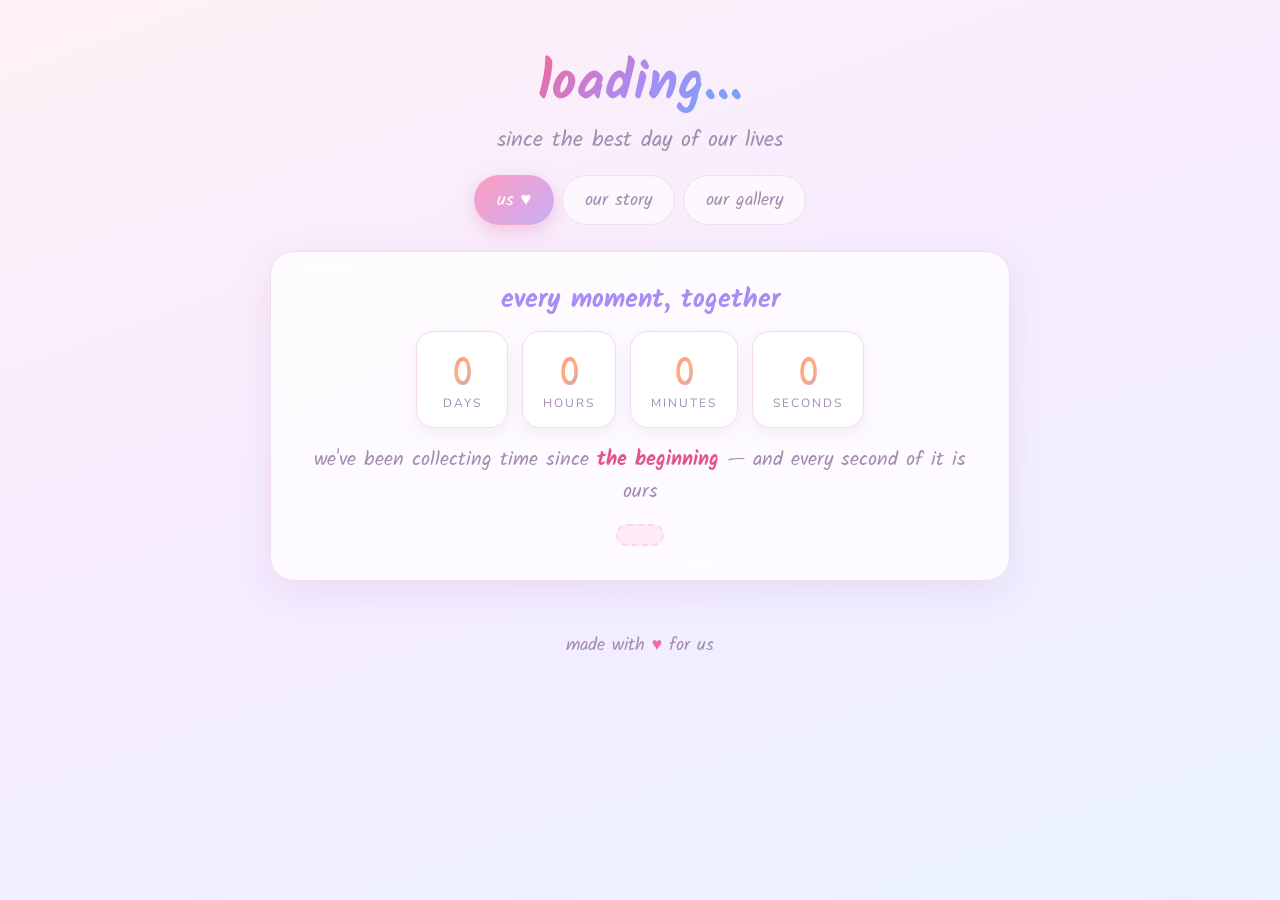
==== index.html @ 7d4bb4e1 "add upload stall detector and diagnostics" ====
<!DOCTYPE html>
<html lang="en">
<head>
<meta charset="UTF-8">
<meta name="viewport" content="width=device-width, initial-scale=1.0">
<title>Our Love Story</title>
<link rel="preconnect" href="https://fonts.googleapis.com">
<link rel="preconnect" href="https://fonts.gstatic.com" crossorigin>
<link href="https://fonts.googleapis.com/css2?family=Kalam:wght@400;700&family=Nunito:wght@300;400;600;700&family=Patrick+Hand&display=swap" rel="stylesheet">
<style>
*, *::before, *::after { margin: 0; padding: 0; box-sizing: border-box; }

:root {
  --rose: #f2699d;
  --rose-deep: #e2558a;
  --rose-soft: #ffd6e5;
  --lav: #a98cf5;
  --lav-soft: #e2daee;
  --sky: #6ea8f8;
  --peach: #ffb27a;
  --ink: #5c3f63;
  --muted: #a48bb0;
  --card: rgba(255,255,255,0.78);
  --card-border: #f3dbe9;
  --shadow: 0 10px 34px rgba(178,127,190,0.16);
}

html { scroll-behavior: smooth; }

body {
  font-family: 'Nunito', sans-serif;
  background: linear-gradient(160deg, #fff1f6 0%, #f6ecff 45%, #e9f2ff 100%);
  background-attachment: fixed;
  color: var(--ink);
  min-height: 100vh;
  overflow-x: hidden;
}

h1, h2, h3, .handwritten { font-family: 'Kalam', cursive; }

/* ── Floating cute sparkles ── */
.particles { position: fixed; inset: 0; pointer-events: none; z-index: 0; overflow: hidden; }
.particle {
  position: absolute;
  animation: floatUp linear infinite;
  opacity: 0;
  font-size: 20px;
}
@keyframes floatUp {
  0%   { transform: translateY(100vh) rotate(0deg) scale(0.5); opacity: 0; }
  10%  { opacity: 0.8; }
  90%  { opacity: 0.8; }
  100% { transform: translateY(-10vh) rotate(360deg) scale(1.2); opacity: 0; }
}

/* ── Container ── */
.container {
  max-width: 780px;
  margin: 0 auto;
  padding: 20px;
  position: relative;
  z-index: 1;
}

/* ── Header / Names ── */
.header { text-align: center; padding: 34px 0 18px; }
.header h1 {
  font-size: 3.4rem;
  line-height: 1.15;
  background: linear-gradient(135deg, var(--rose), var(--lav), var(--sky));
  -webkit-background-clip: text;
  -webkit-text-fill-color: transparent;
  background-clip: text;
  cursor: pointer;
  transition: transform 0.3s;
  display: inline-block;
}
.header h1:hover { transform: scale(1.03); }
.header .subtitle {
  font-family: 'Kalam', cursive;
  font-size: 1.35rem;
  color: var(--muted);
  margin-top: 6px;
}

/* ── Nav tabs ── */
.nav-tabs {
  display: flex;
  justify-content: center;
  gap: 8px;
  margin-bottom: 26px;
  flex-wrap: wrap;
}
.nav-tab {
  padding: 9px 22px;
  border: 1px solid var(--card-border);
  background: rgba(255,255,255,0.6);
  color: var(--muted);
  border-radius: 30px;
  cursor: pointer;
  font-family: 'Kalam', cursive;
  font-size: 1.15rem;
  transition: all 0.25s;
}
.nav-tab:hover { background: rgba(255,255,255,0.95); color: var(--rose-deep); transform: translateY(-1px); }
.nav-tab.active {
  background: linear-gradient(135deg, #ff9cbf, #c9adf7);
  color: #fff;
  border-color: transparent;
  box-shadow: 0 6px 18px rgba(230,120,170,0.35);
}

/* ── Cards ── */
.section {
  background: var(--card);
  backdrop-filter: blur(14px);
  -webkit-backdrop-filter: blur(14px);
  border: 1px solid var(--card-border);
  border-radius: 24px;
  padding: 28px;
  margin-bottom: 24px;
  box-shadow: var(--shadow);
  transition: transform 0.2s;
}
.section:hover { transform: translateY(-2px); }
.section-title {
  font-size: 1.9rem;
  margin-bottom: 18px;
  text-align: center;
  color: var(--rose-deep);
}

/* ── Counter / us ── */
.counter-wrap { text-align: center; }
.counter-heading {
  font-size: 1.6rem;
  color: var(--lav);
  margin-bottom: 6px;
}
.counter {
  display: flex;
  justify-content: center;
  gap: 14px;
  flex-wrap: wrap;
  margin-top: 10px;
}
.counter-unit {
  background: #fff;
  border: 1px solid var(--card-border);
  border-radius: 18px;
  padding: 16px 20px;
  min-width: 92px;
  text-align: center;
  box-shadow: 0 6px 16px rgba(178,127,190,0.12);
}
.counter-unit .number {
  font-family: 'Patrick Hand', cursive;
  font-size: 2.7rem;
  line-height: 1;
  background: linear-gradient(135deg, var(--rose), var(--peach), var(--lav));
  -webkit-background-clip: text;
  -webkit-text-fill-color: transparent;
  background-clip: text;
}
.counter-unit .label {
  font-size: 0.75rem;
  color: var(--muted);
  text-transform: uppercase;
  letter-spacing: 2px;
  margin-top: 4px;
}
.counter-sub {
  font-family: 'Kalam', cursive;
  font-size: 1.25rem;
  color: var(--muted);
  margin-top: 16px;
}
.counter-sub b { color: var(--rose-deep); font-weight: 700; }

.milestone {
  margin: 16px auto 0;
  display: inline-block;
  padding: 9px 22px;
  border-radius: 30px;
  border: 2px dashed var(--rose-soft);
  background: rgba(255,224,238,0.6);
  font-family: 'Kalam', cursive;
  font-size: 1.1rem;
  color: var(--rose-deep);
}

/* ── Story toolbar ── */
.toolbar { display: flex; gap: 10px; flex-wrap: wrap; align-items: center; margin-bottom: 18px; }
.toolbar .search {
  flex: 1;
  min-width: 150px;
  background: #fff;
  border: 1px solid var(--card-border);
  border-radius: 30px;
  padding: 9px 16px;
  font-family: 'Nunito', sans-serif;
  font-size: 0.9rem;
  color: var(--ink);
  outline: none;
  transition: border-color 0.2s;
}
.toolbar .search:focus { border-color: var(--rose); }
.chips { display: flex; gap: 6px; }
.chip {
  padding: 8px 16px;
  border: 1px solid var(--card-border);
  background: #fff;
  color: var(--muted);
  border-radius: 30px;
  cursor: pointer;
  font-size: 0.85rem;
  font-weight: 600;
  transition: all 0.2s;
}
.chip.active {
  background: linear-gradient(135deg, #ffd3e3, #e2d9f8);
  color: var(--rose-deep);
  border-color: transparent;
}

/* ── Timeline ── */
.tl-group { margin-bottom: 18px; }
.tl-month {
  width: 100%;
  display: flex;
  align-items: center;
  gap: 10px;
  background: none;
  border: none;
  cursor: pointer;
  padding: 4px 6px 8px;
  font-family: 'Kalam', cursive;
  font-size: 1.4rem;
  font-weight: 700;
  color: var(--rose-deep);
}
.tl-month .chev { transition: transform 0.25s; color: var(--lav); font-size: 1rem; }
.tl-group.collapsed .chev { transform: rotate(-90deg); }
.tl-month .count { font-size: 0.9rem; color: var(--muted); font-family: 'Nunito', sans-serif; font-weight: 600; margin-left: auto; }
.tl-group.collapsed .tl-items { display: none; }

.tl-items { display: flex; flex-direction: column; gap: 10px; }
.tl-item {
  background: linear-gradient(90deg, #fff0f6, #faf2ff);
  border: 1px solid #f6dce9;
  border-left: 4px solid var(--rose-soft);
  border-radius: 18px;
  padding: 13px 18px 13px 12px;
  display: flex;
  gap: 12px;
  position: relative;
}
.tl-item.note-item {
  background: linear-gradient(90deg, #f3efff, #f2f5ff);
  border-color: #e3dcf3;
  border-left-color: var(--lav-soft);
}
.tl-date {
  width: 52px;
  flex-shrink: 0;
  text-align: center;
  padding-top: 2px;
}
.tl-date .day { font-family: 'Patrick Hand', cursive; font-size: 1.7rem; line-height: 1; color: var(--ink); }
.tl-date .mth {
  font-size: 0.62rem;
  text-transform: uppercase;
  letter-spacing: 1.5px;
  color: var(--muted);
}
.tl-body { flex: 1; min-width: 0; }
.tl-tag {
  font-size: 0.68rem;
  text-transform: uppercase;
  letter-spacing: 1.2px;
  color: var(--lav);
  font-weight: 700;
  margin-bottom: 2px;
}
.tl-title {
  font-family: 'Kalam', cursive;
  font-size: 1.35rem;
  color: var(--rose-deep);
  margin-bottom: 2px;
}
.tl-text {
  font-size: 0.92rem;
  color: var(--ink);
  line-height: 1.55;
  white-space: pre-wrap;
  word-break: break-word;
}
.tl-actions {
  position: absolute;
  top: 10px;
  right: 12px;
  display: flex;
  gap: 6px;
  opacity: 0.45;
  transition: opacity 0.2s;
}
.tl-item:hover .tl-actions { opacity: 1; }
.tl-act {
  width: 30px;
  height: 30px;
  border: none;
  border-radius: 50%;
  background: #fff;
  cursor: pointer;
  font-size: 0.9rem;
  box-shadow: 0 3px 10px rgba(178,127,190,0.2);
  transition: transform 0.15s;
}
.tl-act:hover { transform: scale(1.12); }
.tl-act.del { color: #e05262; }

.empty-state {
  text-align: center;
  padding: 34px 10px;
  color: var(--muted);
  font-family: 'Kalam', cursive;
  font-size: 1.3rem;
}

/* ── Gallery ── */
.upload-box {
  border: 2px dashed #f0b8d4;
  background: rgba(255,247,251,0.7);
  border-radius: 20px;
  padding: 22px 20px;
  text-align: center;
  cursor: pointer;
  margin-bottom: 18px;
  transition: background 0.25s, transform 0.2s;
}
.upload-box:hover { background: rgba(255,231,242,0.9); transform: translateY(-1px); }
.upload-box .big { font-family: 'Kalam', cursive; font-size: 1.25rem; color: var(--rose-deep); }
.upload-box .tiny { font-size: 0.8rem; color: var(--muted); margin-top: 4px; }
.upload-box input[type=file] { display: none; }
.upload-meta { display: flex; gap: 10px; margin-bottom: 12px; }
.upload-meta input {
  flex: 1;
  background: #fff;
  border: 1px solid var(--card-border);
  border-radius: 30px;
  padding: 9px 16px;
  font-family: 'Kalam', cursive;
  font-size: 1rem;
  color: var(--ink);
  outline: none;
}
.upload-meta input:focus { border-color: var(--rose); }
.upload-meta button {
  border: none;
  border-radius: 30px;
  padding: 9px 24px;
  font-family: 'Nunito', sans-serif;
  font-size: 0.9rem;
  font-weight: 700;
  color: #fff;
  background: linear-gradient(135deg, var(--rose), var(--lav));
  cursor: pointer;
  transition: transform 0.2s;
}
.upload-meta button:hover { transform: scale(1.04); }
.upload-meta button:disabled { opacity: 0.5; cursor: default; transform: none; }
.progress-wrap { display: none; margin-bottom: 16px; }
.progress-wrap.show { display: block; }
.progress-bar {
  height: 10px;
  border-radius: 10px;
  background: #f2e2ef;
  overflow: hidden;
}
.progress-fill {
  height: 100%;
  width: 0%;
  border-radius: 10px;
  background: linear-gradient(90deg, var(--rose), var(--lav), var(--sky));
  transition: width 0.2s;
}
.progress-label { font-size: 0.78rem; color: var(--muted); margin-top: 5px; text-align: center; }
.auth-hint {
  border: 1px solid #eed292;
  background: rgba(255,246,224,0.8);
  border-radius: 16px;
  padding: 14px 18px;
  margin-bottom: 16px;
  font-size: 0.9rem;
  color: #8a6a24;
  line-height: 1.5;
  display: none;
}
.auth-hint.show { display: block; }
.auth-hint button {
  border: none;
  background: linear-gradient(135deg, var(--rose), var(--lav));
  color: #fff;
  border-radius: 20px;
  padding: 6px 16px;
  cursor: pointer;
  font-weight: 700;
  margin-top: 8px;
}

.gallery-grid {
  display: grid;
  grid-template-columns: repeat(auto-fill, minmax(150px, 1fr));
  gap: 14px;
}
.polaroid {
  background: #fff;
  padding: 9px 9px 12px;
  border-radius: 14px;
  box-shadow: 0 8px 22px rgba(178,127,190,0.2);
  transform: rotate(var(--r, 0deg));
  transition: transform 0.25s, box-shadow 0.25s;
  position: relative;
}
.polaroid:hover { transform: rotate(0deg) scale(1.04); box-shadow: 0 12px 28px rgba(178,127,190,0.3); }
.polaroid img {
  width: 100%;
  height: 130px;
  object-fit: cover;
  border-radius: 8px;
  cursor: pointer;
  display: block;
  background: #f6eef7;
}
.polaroid .cap {
  font-family: 'Kalam', cursive;
  font-size: 1.05rem;
  color: var(--rose-deep);
  text-align: center;
  margin-top: 8px;
  line-height: 1.2;
  word-break: break-word;
}
.polaroid .pdate { font-size: 0.62rem; color: var(--muted); text-align: center; text-transform: uppercase; letter-spacing: 1px; margin-top: 3px; }
.polaroid .pdel {
  position: absolute;
  top: 4px;
  right: 4px;
  width: 26px;
  height: 26px;
  border: none;
  border-radius: 50%;
  background: rgba(255,255,255,0.92);
  color: #e05262;
  cursor: pointer;
  font-size: 0.9rem;
  opacity: 0;
  transition: opacity 0.2s;
  box-shadow: 0 2px 8px rgba(0,0,0,0.15);
}
.polaroid:hover .pdel { opacity: 1; }

/* ── Modals ── */
.modal-overlay {
  display: none;
  position: fixed;
  inset: 0;
  background: rgba(80,40,90,0.4);
  backdrop-filter: blur(5px);
  -webkit-backdrop-filter: blur(5px);
  z-index: 100;
  align-items: center;
  justify-content: center;
  padding: 16px;
}
.modal-overlay.active { display: flex; }
.modal {
  background: #fff;
  border-radius: 24px;
  padding: 28px;
  width: 100%;
  max-width: 460px;
  position: relative;
  animation: modalIn 0.25s ease;
  box-shadow: 0 24px 60px rgba(120,60,130,0.35);
}
@keyframes modalIn {
  from { transform: scale(0.92) translateY(10px); opacity: 0; }
  to { transform: scale(1) translateY(0); opacity: 1; }
}
.modal h3 {
  font-size: 1.6rem;
  color: var(--rose-deep);
  margin-bottom: 14px;
  text-align: center;
}
.modal textarea,
.modal input[type=text],
.modal input[type=date],
.names-form input {
  width: 100%;
  background: #fdf6fa;
  border: 1px solid #f1d6e6;
  border-radius: 14px;
  padding: 11px 14px;
  color: var(--ink);
  font-family: 'Nunito', sans-serif;
  font-size: 0.95rem;
  outline: none;
  transition: border-color 0.2s;
}
.modal textarea { height: 90px; resize: vertical; }
.modal textarea:focus, .modal input:focus, .names-form input:focus { border-color: var(--rose); }
.names-form { display: flex; flex-direction: column; gap: 10px; }
.names-form input { font-family: 'Kalam', cursive; font-size: 1.25rem; text-align: center; }
.names-form input::placeholder, .modal input::placeholder, .modal textarea::placeholder { color: var(--muted); opacity: 0.6; }

.seg {
  display: flex;
  background: #f7e8f2;
  border-radius: 30px;
  padding: 4px;
  margin-bottom: 12px;
  gap: 4px;
}
.seg button {
  flex: 1;
  border: none;
  background: transparent;
  border-radius: 26px;
  padding: 8px 10px;
  font-family: 'Kalam', cursive;
  font-size: 1rem;
  color: var(--muted);
  cursor: pointer;
  transition: all 0.2s;
}
.seg button.active {
  background: #fff;
  color: var(--rose-deep);
  font-weight: 700;
  box-shadow: 0 3px 10px rgba(178,127,190,0.18);
}
.form-field { margin-bottom: 12px; }
.form-field label {
  display: block;
  font-size: 0.75rem;
  color: var(--muted);
  text-transform: uppercase;
  letter-spacing: 1.4px;
  margin-bottom: 6px;
  font-weight: 700;
}
.modal-actions { display: flex; gap: 10px; margin-top: 16px; justify-content: flex-end; }
.btn {
  padding: 9px 22px;
  border: none;
  border-radius: 30px;
  font-family: 'Nunito', sans-serif;
  font-size: 0.9rem;
  font-weight: 700;
  cursor: pointer;
  transition: transform 0.2s, background 0.2s;
}
.btn:hover { transform: scale(1.05); }
.btn-primary { background: linear-gradient(135deg, var(--rose), var(--lav)); color: #fff; box-shadow: 0 6px 16px rgba(230,120,170,0.35); }
.btn-danger { background: #fde7ea; color: #e05262; border: 1px solid #f6c7cf; }
.btn-ghost { background: #f5e9f3; color: var(--muted); }

/* ── Lightbox ── */
.lightbox-img { max-width: 92vw; max-height: 78vh; border-radius: 16px; box-shadow: 0 20px 50px rgba(0,0,0,0.4); }
.lightbox-cap { font-family: 'Kalam', cursive; font-size: 1.3rem; color: #fff; text-align: center; margin-top: 12px; text-shadow: 0 2px 8px rgba(0,0,0,0.4); }

/* ── Footer ── */
.footer {
  text-align: center;
  padding: 26px 0 20px;
  color: var(--muted);
  font-family: 'Kalam', cursive;
  font-size: 1.1rem;
}
.footer .heart { color: var(--rose); animation: heartbeat 1.2s infinite; display: inline-block; }
@keyframes heartbeat {
  0%, 100% { transform: scale(1); }
  15% { transform: scale(1.25); }
  30% { transform: scale(1); }
  45% { transform: scale(1.15); }
}

.panel { display: none; }
.panel.active { display: block; }

@media (max-width: 600px) {
  .container { padding: 12px; }
  .section { padding: 20px; }
  .header h1 { font-size: 2.4rem; }
  .counter-unit { min-width: 68px; padding: 12px 14px; }
  .counter-unit .number { font-size: 2rem; }
  .slide-w { margin: 0; }
}
</style>
<script src="https://www.gstatic.com/firebasejs/12.17.1/firebase-app-compat.js"></script>
<script src="https://www.gstatic.com/firebasejs/12.17.1/firebase-auth-compat.js"></script>
<script src="https://www.gstatic.com/firebasejs/12.17.1/firebase-database-compat.js"></script>
<script src="https://www.gstatic.com/firebasejs/12.17.1/firebase-storage-compat.js"></script>
<script>
  firebase.initializeApp({
    apiKey: "AIzaSyAaVrYJDMnO4-WKp58Ktxr9rcZzheSrdRU",
    authDomain: "our-love-story-77ff9.firebaseapp.com",
    projectId: "our-love-story-77ff9",
    storageBucket: "our-love-story-77ff9.firebasestorage.app",
    messagingSenderId: "1084409466348",
    appId: "1:1084409466348:web:85c60955717ea95b7d84c9",
    databaseURL: "https://our-love-story-77ff9-default-rtdb.firebaseio.com"
  });
</script>
</head>
<body>

<div class="particles" id="particles"></div>

<div class="container">

  <div class="header">
    <h1 id="namesDisplay" onclick="openNamesModal()" title="click to edit names">loading...</h1>
    <div class="subtitle">since the best day of our lives</div>
  </div>

  <div class="nav-tabs">
    <div class="nav-tab active" data-panel="us">us &hearts;</div>
    <div class="nav-tab" data-panel="story">our story</div>
    <div class="nav-tab" data-panel="gallery">our gallery</div>
  </div>

  <div class="panel active" id="panel-us">
    <div class="section">
      <div class="counter-wrap">
        <h3 class="counter-heading">every moment, together</h3>
        <div class="counter">
          <div class="counter-unit"><div class="number" id="c-days">0</div><div class="label">days</div></div>
          <div class="counter-unit"><div class="number" id="c-hours">0</div><div class="label">hours</div></div>
          <div class="counter-unit"><div class="number" id="c-mins">0</div><div class="label">minutes</div></div>
          <div class="counter-unit"><div class="number" id="c-secs">0</div><div class="label">seconds</div></div>
        </div>
        <div class="counter-sub">we've been collecting time since <b id="startDateLabel">the beginning</b> &mdash; and every second of it is ours</div>
        <div class="milestone" id="milestone"></div>
      </div>
    </div>
  </div>

  <div class="panel" id="panel-story">
    <div class="section">
      <div class="section-title">our story</div>
      <div class="toolbar">
        <input type="text" class="search" id="storySearch" placeholder="search our story...">
        <div class="chips">
          <button class="chip active" data-f="all">all</button>
          <button class="chip" data-f="memories">memories</button>
          <button class="chip" data-f="notes">notes</button>
        </div>
      </div>
      <button class="btn btn-primary" onclick="openStoryModal('memory')" style="margin-bottom:16px">+ add to our story</button>
      <div id="timeline"></div>
    </div>
  </div>

  <div class="panel" id="panel-gallery">
    <div class="section">
      <div class="section-title">our gallery</div>
      <div class="auth-hint" id="authHint"></div>
      <div class="upload-box" id="uploadBox">
        <div class="big">tap to pick some photos &hearts;</div>
        <div class="tiny">jpegs, pngs, gifs anywhere on your phone</div>
        <input type="file" id="photoInput" accept="image/*" multiple>
      </div>
      <div class="upload-meta">
        <input type="text" id="photoCaption" placeholder="add a little caption...">
        <button id="uploadBtn" onclick="startUpload()">save to gallery</button>
      </div>
      <div class="progress-wrap" id="progressWrap">
        <div class="progress-bar"><div class="progress-fill" id="progressFill"></div></div>
        <div class="progress-label" id="progressLabel"></div>
      </div>
      <div class="gallery-grid" id="galleryGrid"></div>
      <div class="empty-state" id="galleryEmpty">waiting for our first photo together...</div>
    </div>
  </div>

  <div class="footer">
    made with <span class="heart">&hearts;</span> for us
  </div>

</div>

<div class="modal-overlay" id="storyModal">
  <div class="modal">
    <h3 id="storyModalTitle">add to our story</h3>
    <div class="seg" id="storySeg">
      <button data-kind="memory" class="active" onclick="setStoryKind('memory')">a memory</button>
      <button data-kind="note" onclick="setStoryKind('note')">a little note</button>
    </div>
    <div class="form-field" id="titleField">
      <label>title</label>
      <input type="text" id="storyTitle" maxlength="80" placeholder="what should we call it?">
    </div>
    <div class="form-field">
      <label id="storyBodyLabel">what happened?</label>
      <textarea id="storyText" placeholder="write something sweet..."></textarea>
    </div>
    <div class="form-field">
      <label>when?</label>
      <input type="date" id="storyDate">
    </div>
    <div class="modal-actions">
      <button class="btn btn-danger" id="storyDeleteBtn" onclick="deleteStoryEntry()" style="display:none">delete</button>
      <div style="flex:1"></div>
      <button class="btn btn-ghost" onclick="closeStoryModal()">cancel</button>
      <button class="btn btn-primary" onclick="saveStory()">save</button>
    </div>
  </div>
</div>

<div class="modal-overlay" id="namesModal">
  <div class="modal">
    <h3>our names</h3>
    <div class="names-form">
      <input type="text" id="name1Input" placeholder="name 1" maxlength="20">
      <input type="text" id="name2Input" placeholder="name 2" maxlength="20">
    </div>
    <div class="modal-actions">
      <div style="flex:1"></div>
      <button class="btn btn-ghost" onclick="closeNamesModal()">cancel</button>
      <button class="btn btn-primary" onclick="saveNames()">save</button>
    </div>
  </div>
</div>

<div class="modal-overlay" id="lightboxModal">
  <div class="modal" style="background:none;box-shadow:none;padding:0;max-width:92vw;text-align:center">
    <img class="lightbox-img" id="lightboxImg" src="" alt="">
    <div class="lightbox-cap" id="lightboxCap"></div>
  </div>
</div>

<script>
(function() {
  'use strict';

  var db = firebase.database();
  var ROOT = 'love-story';
  var START_DATE = new Date('2026-08-14T06:10:00');
  var MONTHS = ['January','February','March','April','May','June','July','August','September','October','November','December'];
  var MONTHS_SHORT = ['jan','feb','mar','apr','may','jun','jul','aug','sep','oct','nov','dec'];

  function pad(n) { return String(n).padStart(2, '0'); }
  function todayKey() { var d = new Date(); return d.getFullYear() + '-' + pad(d.getMonth()+1) + '-' + pad(d.getDate()); }
  function escHtml(s) {
    var d = document.createElement('div');
    d.textContent = s;
    return d.innerHTML;
  }
  function fmtLong(y, m, d) { return MONTHS[m] + ' ' + d + ', ' + y; }

  /* ── Names ── */
  var names = { name1: 'you', name2: 'your person' };
  function updateNamesDisplay() {
    document.getElementById('namesDisplay').textContent = names.name1 + ' & ' + names.name2;
  }
  db.ref(ROOT + '/names').on('value', function(snap) {
    if (snap.val()) names = snap.val();
    updateNamesDisplay();
  });

  window.openNamesModal = function() {
    document.getElementById('name1Input').value = names.name1;
    document.getElementById('name2Input').value = names.name2;
    document.getElementById('namesModal').classList.add('active');
  };
  window.closeNamesModal = function() {
    document.getElementById('namesModal').classList.remove('active');
  };
  window.saveNames = function() {
    var n1 = document.getElementById('name1Input').value.trim() || 'you';
    var n2 = document.getElementById('name2Input').value.trim() || 'your person';
    names = { name1: n1, name2: n2 };
    db.ref(ROOT + '/names').set(names);
    closeNamesModal();
  };

  /* ── Counter ── */
  function updateCounter() {
    var now = new Date();
    var diff = now - START_DATE;
    if (diff < 0) diff = 0;
    var totalSec = Math.floor(diff / 1000);
    var days = Math.floor(totalSec / 86400);
    var hours = Math.floor((totalSec % 86400) / 3600);
    var mins = Math.floor((totalSec % 3600) / 60);
    var secs = totalSec % 60;
    document.getElementById('c-days').textContent = days;
    document.getElementById('c-hours').textContent = pad(hours);
    document.getElementById('c-mins').textContent = pad(mins);
    document.getElementById('c-secs').textContent = pad(secs);
  }
  updateCounter();
  setInterval(updateCounter, 1000);
  document.getElementById('startDateLabel').textContent = '14 aug 2026';

  function milestoneText() {
    var now = new Date();
    var cursor = new Date(START_DATE);
    var count = 0;
    while (cursor <= now) {
      count++;
      cursor = new Date(START_DATE.getFullYear(), START_DATE.getMonth() + count, START_DATE.getDate());
    }
    var months = count - 1;
    var daysLeft = Math.max(0, Math.ceil((cursor - now) / 86400000));
    if (daysLeft === 0 && months > 0) {
      return 'today is ' + months + ' month' + (months > 1 ? 's' : '') + ' of us &hearts;';
    }
    if (months === 0) return 'psst &mdash; 1 month of us in ' + daysLeft + ' day' + (daysLeft > 1 ? 's' : '');
    return 'psst &mdash; ' + months + ' month' + (months > 1 ? 's' : '') + ' of us in ' + daysLeft + ' day' + (daysLeft > 1 ? 's' : '');
  }
  document.getElementById('milestone').innerHTML = milestoneText();

  /* ── Panels ── */
  window.showPanel = function(id) {
    var panels = document.querySelectorAll('.panel');
    for (var i = 0; i < panels.length; i++) panels[i].classList.remove('active');
    document.getElementById('panel-' + id).classList.add('active');
    var tabs = document.querySelectorAll('.nav-tab');
    for (var j = 0; j < tabs.length; j++) {
      tabs[j].classList.toggle('active', tabs[j].getAttribute('data-panel') === id);
    }
  };
  document.querySelectorAll('.nav-tab').forEach(function(t) {
    t.addEventListener('click', function() { showPanel(t.getAttribute('data-panel')); });
  });

  /* ── Story: data ── */
  var notesCache = {};
  var memoriesCache = [];
  var filterType = 'all';
  var searchQuery = '';
  var collapsed = {};

  db.ref(ROOT + '/notes').on('value', function(snap) {
    notesCache = snap.val() || {};
    renderTimeline();
  });
  db.ref(ROOT + '/memories').on('value', function(snap) {
    var data = snap.val() || {};
    memoriesCache = Object.keys(data).map(function(k) {
      return Object.assign({ id: k }, data[k]);
    });
    renderTimeline();
  });

  function buildItems() {
    var items = [];
    Object.keys(notesCache).forEach(function(k) {
      var text = notesCache[k];
      if (!text) return;
      items.push({ kind: 'note', key: k, text: text });
    });
    memoriesCache.forEach(function(m) {
      var d = new Date(m.date);
      if (isNaN(d.getTime())) return;
      items.push({ kind: 'memory', id: m.id, title: m.title || '', message: m.message || '', d: d });
    });
    return items;
  }

  function renderTimeline() {
    var items = buildItems();
    var groups = {};

    items.forEach(function(it) {
      var y, mo, day;
      if (it.kind === 'note') {
        var parts = it.key.split('-');
        y = parseInt(parts[0], 10);
        mo = parseInt(parts[1], 10) - 1;
        day = parseInt(parts[2], 10);
      } else {
        y = it.d.getFullYear();
        mo = it.d.getMonth();
        day = it.d.getDate();
      }
      var gkey = y + '-' + mo;
      if (!groups[gkey]) groups[gkey] = { y: y, mo: mo, items: [] };
      groups[gkey].items.push({ it: it, day: day });
    });

    var gkeys = Object.keys(groups).sort(function(a, b) {
      var ka = a.split('-'); var kb = b.split('-');
      return (parseInt(kb[0],10) - parseInt(ka[0],10)) || (parseInt(kb[1],10) - parseInt(ka[1],10));
    });

    var now = new Date();
    var nowIndex = now.getFullYear() * 12 + now.getMonth();

    var el = document.getElementById('timeline');
    el.innerHTML = '';

    var totalShown = 0;
    gkeys.forEach(function(gkey) {
      var g = groups[gkey];

      var kept = [];
      for (var i = 0; i < g.items.length; i++) {
        var entry = g.items[i];
        if (filterType === 'notes' && entry.it.kind !== 'note') continue;
        if (filterType === 'memories' && entry.it.kind !== 'memory') continue;
        if (searchQuery) {
          var hay = entry.it.kind === 'note'
            ? entry.it.text
            : (entry.it.title + ' ' + entry.it.message);
          if (hay.toLowerCase().indexOf(searchQuery) === -1) continue;
        }
        kept.push(entry);
      }
      if (!kept.length) return;
      totalShown += kept.length;

      var gkeyIndex = parseInt(g.y, 10) * 12 + g.mo;
      var isCollapsed = collapsed[gkey] === true;
      if (collapsed[gkey] === undefined) {
        isCollapsed = gkeyIndex < nowIndex - 1;
        collapsed[gkey] = isCollapsed;
      }

      var group = document.createElement('div');
      group.className = 'tl-group' + (isCollapsed ? ' collapsed' : '');
      group.setAttribute('data-gkey', gkey);

      var head = document.createElement('button');
      head.className = 'tl-month';
      head.innerHTML = '<span class="chev">&#9660;</span> ' + MONTHS[g.mo] + ' <span class="y">' + g.y + '</span>' +
        '<span class="count">' + kept.length + ' ' + (kept.length === 1 ? 'entry' : 'entries') + '</span>';
      head.addEventListener('click', function() {
        var k = group.getAttribute('data-gkey');
        collapsed[k] = !collapsed[k];
        group.classList.toggle('collapsed', collapsed[k]);
      });

      var itemsWrap = document.createElement('div');
      itemsWrap.className = 'tl-items';

      kept.sort(function(a, b) { return b.day - a.day; });
      kept.forEach(function(entry) {
        itemsWrap.appendChild(renderEntry(entry.it, entry.day, g.y, g.mo));
      });

      group.appendChild(head);
      group.appendChild(itemsWrap);
      el.appendChild(group);
    });

    if (totalShown === 0) {
      var empty = document.createElement('div');
      empty.className = 'empty-state';
      empty.textContent = items.length === 0
        ? 'our story is waiting for its first page. add the first chapter &hearts;'
        : 'nothing tucked in here... try a different search &star;';
      el.appendChild(empty);
    }
  }

  function renderEntry(it, day, y, mo) {
    var item = document.createElement('div');
    item.className = 'tl-item' + (it.kind === 'note' ? ' note-item' : '');
    item.setAttribute('data-kind', it.kind);
    item.setAttribute('data-id', it.kind === 'note' ? it.key : (it.id || ''));

    var actions = document.createElement('div');
    actions.className = 'tl-actions';
    var editBtn = document.createElement('button');
    editBtn.className = 'tl-act edit';
    editBtn.textContent = '\u270F\uFE0F';
    editBtn.title = 'edit';
    var delBtn = document.createElement('button');
    delBtn.className = 'tl-act del';
    delBtn.textContent = '\uD83D\uDDD1\uFE0F';
    delBtn.title = 'delete';
    actions.appendChild(editBtn);
    actions.appendChild(delBtn);

    var body = document.createElement('div');
    body.className = 'tl-body';
    var tag;
    if (it.kind === 'note') {
      tag = document.createElement('div');
      tag.className = 'tl-tag';
      tag.textContent = 'a little note \uD83D\uDC8C';
      body.appendChild(tag);
      var txt = document.createElement('div');
      txt.className = 'tl-text';
      txt.textContent = it.text;
      body.appendChild(txt);
    } else {
      tag = document.createElement('div');
      tag.className = 'tl-tag';
      tag.textContent = 'a memory \uD83E\uDDE1';
      body.appendChild(tag);
      if (it.title) {
        var titleEl = document.createElement('div');
        titleEl.className = 'tl-title';
        titleEl.textContent = it.title;
        body.appendChild(titleEl);
      }
      var mtxt = document.createElement('div');
      mtxt.className = 'tl-text';
      mtxt.textContent = it.message;
      body.appendChild(mtxt);
    }

    var dateWrap = document.createElement('div');
    dateWrap.className = 'tl-date';
    dateWrap.innerHTML = '<div class="day">' + day + '</div><div class="mth">' + MONTHS_SHORT[mo] + '</div>';

    item.appendChild(dateWrap);
    item.appendChild(body);
    item.appendChild(actions);
    return item;
  }

  document.getElementById('storySearch').addEventListener('input', function(e) {
    searchQuery = e.target.value.trim().toLowerCase();
    renderTimeline();
  });
  document.querySelectorAll('.chip').forEach(function(c) {
    c.addEventListener('click', function() {
      document.querySelectorAll('.chip').forEach(function(x) { x.classList.remove('active'); });
      c.classList.add('active');
      filterType = c.getAttribute('data-f');
      renderTimeline();
    });
  });

  document.getElementById('timeline').addEventListener('click', function(e) {
    var act = e.target.closest('.tl-act');
    if (!act) return;
    var item = e.target.closest('.tl-item');
    if (!item) return;
    var kind = item.getAttribute('data-kind');
    var id = item.getAttribute('data-id');
    if (act.classList.contains('edit')) {
      if (kind === 'memory') {
        var mem = memoriesCache.filter(function(m) { return m.id === id; })[0];
        if (mem) openStoryModal('memory', { id: mem.id, title: mem.title, message: mem.message, date: mem.date });
      } else {
        var text = notesCache[id];
        openStoryModal('note', { key: id, text: text });
      }
    } else if (act.classList.contains('del')) {
      if (!confirm('delete this ' + kind + '?')) return;
      if (kind === 'memory') {
        db.ref(ROOT + '/memories/' + id).remove();
      } else {
        db.ref(ROOT + '/notes/' + id).remove();
      }
    }
  });

  /* ── Story: add / edit modal ── */
  var storyKind = 'memory';
  var storyEdit = null;

  window.setStoryKind = function(kind) {
    storyKind = kind;
    document.querySelectorAll('#storySeg button').forEach(function(b) {
      b.classList.toggle('active', b.getAttribute('data-kind') === kind);
    });
    document.getElementById('titleField').style.display = (kind === 'memory') ? 'block' : 'none';
    document.getElementById('storyBodyLabel').textContent = (kind === 'memory') ? 'what happened?' : 'your little note...';
    document.getElementById('storyModalTitle').textContent = (kind === 'memory') ? 'a memory' : 'a little note';
  };

  window.openStoryModal = function(kind, data) {
    storyEdit = null;
    document.getElementById('storyTitle').value = '';
    document.getElementById('storyText').value = '';
    document.getElementById('storyDate').value = todayKey();
    document.getElementById('storyDeleteBtn').style.display = 'none';
    setStoryKind(kind);

    if (data) {
      storyEdit = { kind: kind };
      if (kind === 'memory') {
        storyEdit.id = data.id;
        document.getElementById('storyTitle').value = data.title || '';
        document.getElementById('storyText').value = data.message || '';
        document.getElementById('storyDate').value = keyFromDate(data.date);
        document.getElementById('storyDeleteBtn').style.display = 'inline-block';
      } else {
        storyEdit.key = data.key;
        document.getElementById('storyText').value = data.text || '';
        document.getElementById('storyDate').value = data.key;
        document.getElementById('storyDeleteBtn').style.display = 'inline-block';
      }
    }
    document.getElementById('storyModal').classList.add('active');
  };

  function keyFromDate(d) {
    if (typeof d === 'string' && d.length === 10 && d.indexOf('-') === 4) return d;
    var date = new Date(d);
    if (isNaN(date.getTime())) return todayKey();
    return date.getFullYear() + '-' + pad(date.getMonth() + 1) + '-' + pad(date.getDate());
  }

  window.closeStoryModal = function() {
    document.getElementById('storyModal').classList.remove('active');
    storyEdit = null;
  };

  window.saveStory = function() {
    var text = document.getElementById('storyText').value.trim();
    var dateVal = document.getElementById('storyDate').value || todayKey();

    if (storyKind === 'note') {
      if (!text) return;
      if (storyEdit && storyEdit.kind === 'note' && storyEdit.key) {
        db.ref(ROOT + '/notes/' + storyEdit.key).set(text);
      } else if (notesCache[dateVal] && notesCache[dateVal].trim() !== text) {
        db.ref(ROOT + '/notes/' + dateVal).set(notesCache[dateVal] + '\n' + text);
      } else {
        db.ref(ROOT + '/notes/' + dateVal).set(text);
      }
      closeStoryModal();
      return;
    }

    var title = document.getElementById('storyTitle').value.trim();
    if (!title && !text) return;
    var iso = new Date(dateVal + 'T12:00:00').toISOString();
    if (storyEdit && storyEdit.id) {
      db.ref(ROOT + '/memories/' + storyEdit.id).update({ title: title, message: text, date: iso });
    } else {
      db.ref(ROOT + '/memories').push({ title: title, message: text, date: iso });
    }
    closeStoryModal();
  };

  window.deleteStoryEntry = function() {
    if (!storyEdit) return;
    if (!confirm('delete this entry?')) return;
    if (storyEdit.kind === 'note') {
      db.ref(ROOT + '/notes/' + storyEdit.key).remove();
    } else {
      db.ref(ROOT + '/memories/' + storyEdit.id).remove();
    }
    closeStoryModal();
  };

  /* ── Gallery ── */
  var authReady = false;
  var photosCache = [];
  var pendingFiles = [];

  firebase.auth().onAuthStateChanged(function(user) {
    authReady = !!user;
    updateUploadUI();
  });
  firebase.auth().signInAnonymously().catch(function(err) {
    authReady = false;
    var hint = document.getElementById('authHint');
    hint.innerHTML = '<b>can&rsquo;t sign in to save photos yet &star;</b><br>In the Firebase console open <b>Build &rarr; Authentication &rarr; Sign-in method</b> and turn on <b>Anonymous</b>, then press the button below.' +
      '<br><button onclick="firebase.auth().signInAnonymously()">I did it, try again</button>' +
      '<br><span style="font-size:0.75rem;opacity:0.7">' + escHtml((err && (err.code + ' - ' + err.message)) || err || 'unknown error') + '</span>';
    hint.classList.add('show');
  });

  function updateUploadUI() {
    var box = document.getElementById('uploadBox');
    var m = document.getElementById('uploadBtn');
    box.style.opacity = authReady ? '1' : '0.5';
    m.disabled = !authReady;
  }

  db.ref(ROOT + '/photos').on('value', function(snap) {
    var data = snap.val() || {};
    photosCache = Object.keys(data).map(function(k) {
      return Object.assign({ id: k }, data[k]);
    });
    renderPhotos();
  });

  function renderPhotos() {
    var grid = document.getElementById('galleryGrid');
    var empty = document.getElementById('galleryEmpty');
    grid.innerHTML = '';
    empty.style.display = photosCache.length ? 'none' : 'block';

    var sorted = photosCache.slice().sort(function(a, b) {
      return new Date(b.date) - new Date(a.date);
    });
    var rots = [-2, 1, -1, 2, 0, -2, 1];
    sorted.forEach(function(p, idx) {
      var card = document.createElement('div');
      card.className = 'polaroid';
      card.style.setProperty('--r', rots[idx % rots.length] + 'deg');
      var img = document.createElement('img');
      img.src = p.url;
      img.loading = 'lazy';
      img.alt = p.caption || 'a photo of us';
      img.addEventListener('click', function() { openLightbox(p.url, p.caption); });
      var cap = document.createElement('div');
      cap.className = 'cap';
      cap.textContent = p.caption || '';
      var pdate = document.createElement('div');
      pdate.className = 'pdate';
      var d = new Date(p.date);
      pdate.textContent = MONTHS[d.getMonth()] + ' ' + d.getFullYear();
      var del = document.createElement('button');
      del.className = 'pdel';
      del.textContent = '\u00D7';
      del.addEventListener('click', function() { deletePhoto(p); });
      card.appendChild(img);
      card.appendChild(cap);
      card.appendChild(pdate);
      card.appendChild(del);
      grid.appendChild(card);
    });
  }

  document.getElementById('uploadBox').addEventListener('click', function() {
    if (authReady) document.getElementById('photoInput').click();
  });
  document.getElementById('photoInput').addEventListener('change', function() {
    pendingFiles = Array.prototype.slice.call(this.files).filter(function(f) {
      return f.type.indexOf('image/') === 0;
    });
    var cap = document.getElementById('photoCaption');
    cap.value = '';
    var label = document.querySelector('#uploadBox .big');
    label.innerHTML = pendingFiles.length ? pendingFiles.length + ' photo' + (pendingFiles.length > 1 ? 's' : '') + ' picked &hearts;' : 'tap to pick some photos &hearts;';
  });

  function cleanName(name) {
    return name.replace(/[^a-zA-Z0-9._-]/g, '').replace(/\.+/g, '.').slice(0, 60) || 'photo.jpg';
  }

  window.startUpload = function() {
    if (!authReady || !pendingFiles.length) return;
    var caption = document.getElementById('photoCaption').value.trim();
    var wrap = document.getElementById('progressWrap');
    var fill = document.getElementById('progressFill');
    var label = document.getElementById('progressLabel');
    wrap.classList.add('show');
    fill.style.width = '0%';
    label.style.color = '';
    label.textContent = 'uploading 0 of ' + pendingFiles.length + '...';

    var done = 0;
    var stalled = false;
    var stallTimer = null;

    function checkStall() {
      if (stalled || done >= pendingFiles.length) return;
      stalled = true;
      label.style.color = '#e05262';
      label.textContent = 'the upload seems stuck. ' +
        'Press F12 and watch the Console + Network tab while retrying, then tell me what appears. ' +
        'Also try a small photo (under 2MB) to rule out size/connection limits.';
      console.error('[gallery] upload stalled. bucket:', firebase.storage().ref().bucket);
      console.error('[gallery] signed in:', !!firebase.auth().currentUser);
      console.error('[gallery] pending:', pendingFiles.length, 'done:', done);
    }

    pendingFiles.forEach(function(file, i) {
      var path = 'photos/' + Date.now() + '_' + i + '_' + cleanName(file.name);
      console.info('[gallery] starting upload', i, file.name, file.size + ' bytes');
      var task = firebase.storage().ref(path).put(file);
      stallTimer = setTimeout(checkStall, 45000);
      task.on('state_changed',
        function(snap) {
          clearTimeout(stallTimer);
          stalled = false;
          var base = done / pendingFiles.length;
          var part = (snap.bytesTransferred / snap.totalBytes) / pendingFiles.length;
          fill.style.width = Math.round((base + part) * 100) + '%';
          label.style.color = '';
          label.textContent = 'uploading ' + Math.round(snap.bytesTransferred / 1048576 * 10) / 10 + ' MB of ' + Math.round(snap.totalBytes / 1048576 * 10) / 10 + ' MB...';
          stallTimer = setTimeout(checkStall, 45000);
          if (i === 0) console.info('[gallery] transferred', snap.bytesTransferred, 'of', snap.totalBytes);
        },
        function(err) {
          clearTimeout(stallTimer);
          done++;
          console.error('[gallery] upload error', err && err.code, err && err.message);
          label.textContent = escHtml((err && err.code + ': ' + err.message) || 'upload failed') + ' (' + done + '/' + pendingFiles.length + ')';
          label.style.color = '#e05262';
          if (done === pendingFiles.length) setTimeout(function() { wrap.classList.remove('show'); }, 6000);
        },
        function() {
          task.snapshot.ref.getDownloadURL().then(function(url) {
            db.ref(ROOT + '/photos').push({
              url: url,
              caption: caption,
              date: new Date().toISOString(),
              path: path
            });
            done++;
            label.textContent = 'saving ' + done + ' of ' + pendingFiles.length + '...';
            if (done === pendingFiles.length) {
              fill.style.width = '100%';
              label.textContent = 'all tucked into the album &hearts;';
              pendingFiles = [];
              document.getElementById('photoInput').value = '';
              document.querySelector('#uploadBox .big').innerHTML = 'tap to pick some photos &hearts;';
              setTimeout(function() { wrap.classList.remove('show'); }, 2200);
            }
          });
        }
      );
    });
  };

  function deletePhoto(p) {
    if (!confirm('delete this photo?')) return;
    if (p.path) {
      firebase.storage().ref(p.path).delete().catch(function() {});
    }
    db.ref(ROOT + '/photos/' + p.id).remove();
  }

  function openLightbox(url, caption) {
    document.getElementById('lightboxImg').src = url;
    document.getElementById('lightboxCap').textContent = caption || '';
    document.getElementById('lightboxModal').classList.add('active');
  }

  /* ── Floating sparkles ── */
  var emojis = ['&#10084;','&#128150;','&#128151;','&#10024;','&#8270;','&#127800;','&#127799;','&#128149;'];
  function spawnParticle() {
    var el = document.createElement('span');
    el.className = 'particle';
    el.innerHTML = emojis[Math.floor(Math.random() * emojis.length)];
    el.style.left = Math.random() * 100 + '%';
    el.style.fontSize = (13 + Math.random() * 16) + 'px';
    el.style.animationDuration = (7 + Math.random() * 9) + 's';
    el.style.animationDelay = (Math.random() * 2) + 's';
    document.getElementById('particles').appendChild(el);
    setTimeout(function() { el.remove(); }, 18000);
  }
  setInterval(spawnParticle, 900);
  for (var i = 0; i < 8; i++) setTimeout(spawnParticle, i * 350);

  /* ── Close modals on overlay click ── */
  document.querySelectorAll('.modal-overlay').forEach(function(ov) {
    ov.addEventListener('click', function(e) {
      if (e.target === ov) ov.classList.remove('active');
    });
  });

  /* ── Keyboard ── */
  document.addEventListener('keydown', function(e) {
    if (e.key === 'Escape') {
      document.querySelectorAll('.modal-overlay.active').forEach(function(m) { m.classList.remove('active'); });
    }
  });

  renderTimeline();
})();
</script>
</body>
</html>
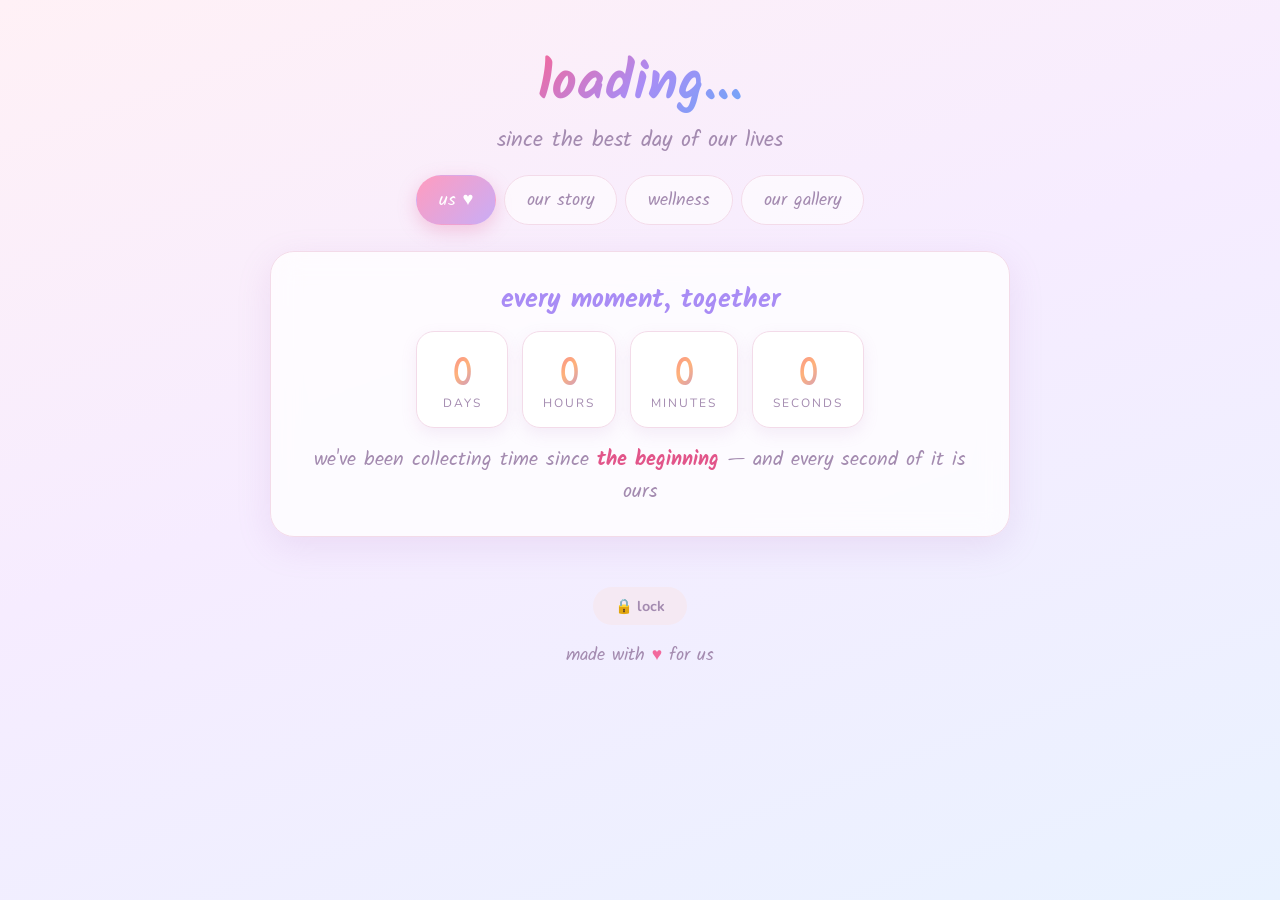
==== commit f09b38fe: "add wellness tracker (meds + blood pressure) and door-lock password" ====
--- a/index.html
+++ b/index.html
@@ -176,18 +176,6 @@
   margin-top: 16px;
 }
 .counter-sub b { color: var(--rose-deep); font-weight: 700; }
-
-.milestone {
-  margin: 16px auto 0;
-  display: inline-block;
-  padding: 9px 22px;
-  border-radius: 30px;
-  border: 2px dashed var(--rose-soft);
-  background: rgba(255,224,238,0.6);
-  font-family: 'Kalam', cursive;
-  font-size: 1.1rem;
-  color: var(--rose-deep);
-}
 
 /* ── Story toolbar ── */
 .toolbar { display: flex; gap: 10px; flex-wrap: wrap; align-items: center; margin-bottom: 18px; }
@@ -385,28 +373,6 @@
   transition: width 0.2s;
 }
 .progress-label { font-size: 0.78rem; color: var(--muted); margin-top: 5px; text-align: center; }
-.auth-hint {
-  border: 1px solid #eed292;
-  background: rgba(255,246,224,0.8);
-  border-radius: 16px;
-  padding: 14px 18px;
-  margin-bottom: 16px;
-  font-size: 0.9rem;
-  color: #8a6a24;
-  line-height: 1.5;
-  display: none;
-}
-.auth-hint.show { display: block; }
-.auth-hint button {
-  border: none;
-  background: linear-gradient(135deg, var(--rose), var(--lav));
-  color: #fff;
-  border-radius: 20px;
-  padding: 6px 16px;
-  cursor: pointer;
-  font-weight: 700;
-  margin-top: 8px;
-}
 
 .gallery-grid {
   display: grid;
@@ -430,7 +396,8 @@
   border-radius: 8px;
   cursor: pointer;
   display: block;
-  background: #f6eef7;
+  background: linear-gradient(135deg, #ffe9f2, #efe6ff);
+  color: #fff;
 }
 .polaroid .cap {
   font-family: 'Kalam', cursive;
@@ -590,6 +557,203 @@
 .panel { display: none; }
 .panel.active { display: block; }
 
+/* ── Wellness ── */
+.sub-heading {
+  font-family: 'Kalam', cursive;
+  font-size: 1.4rem;
+  color: var(--lav);
+  margin: 4px 0 12px;
+}
+.meds-list { display: flex; flex-direction: column; gap: 8px; margin-bottom: 14px; }
+.med-row {
+  display: flex;
+  align-items: center;
+  gap: 10px;
+  background: #fff;
+  border: 1px solid var(--card-border);
+  border-radius: 16px;
+  padding: 10px 12px;
+  box-shadow: 0 4px 12px rgba(178,127,190,0.1);
+}
+.med-info { flex: 1; min-width: 0; }
+.med-name { font-family: 'Kalam', cursive; font-size: 1.2rem; color: var(--ink); line-height: 1.15; word-break: break-word; }
+.med-sub { font-size: 0.72rem; color: var(--muted); margin-top: 1px; }
+.med-dots { display: flex; gap: 4px; align-items: center; }
+.dot { width: 11px; height: 11px; border-radius: 50%; background: #f0e2ef; flex-shrink: 0; }
+.dot.on { background: linear-gradient(135deg, var(--rose), var(--lav)); }
+.dot.today { outline: 2px solid var(--rose-soft); outline-offset: 1px; }
+.med-toggle { position: relative; width: 46px; height: 26px; flex-shrink: 0; cursor: pointer; }
+.med-toggle input { opacity: 0; position: absolute; inset: 0; cursor: pointer; margin: 0; }
+.med-slider {
+  position: absolute;
+  inset: 0;
+  background: #efe1ee;
+  border-radius: 20px;
+  transition: background 0.2s;
+}
+.med-slider::after {
+  content: '';
+  position: absolute;
+  top: 3px;
+  left: 3px;
+  width: 20px;
+  height: 20px;
+  background: #fff;
+  border-radius: 50%;
+  box-shadow: 0 2px 6px rgba(0,0,0,0.2);
+  transition: transform 0.2s;
+}
+.med-toggle input:checked + .med-slider { background: linear-gradient(135deg, var(--rose), var(--lav)); }
+.med-toggle input:checked + .med-slider::after { transform: translateX(20px); }
+.med-del {
+  width: 26px;
+  height: 26px;
+  border: none;
+  border-radius: 50%;
+  background: #fde7ea;
+  color: #e05262;
+  cursor: pointer;
+  font-size: 0.95rem;
+  flex-shrink: 0;
+}
+.add-row { display: flex; gap: 8px; }
+.add-row input {
+  flex: 1;
+  background: #fff;
+  border: 1px solid var(--card-border);
+  border-radius: 30px;
+  padding: 9px 16px;
+  font-family: 'Nunito', sans-serif;
+  font-size: 0.9rem;
+  color: var(--ink);
+  outline: none;
+}
+.add-row input:focus { border-color: var(--rose); }
+
+.bp-latest { text-align: center; padding: 10px 0 4px; }
+.bp-empty { font-family: 'Kalam', cursive; font-size: 1.2rem; color: var(--muted); padding: 10px; }
+.bp-big { display: flex; align-items: baseline; justify-content: center; gap: 6px; }
+.bp-num {
+  font-family: 'Patrick Hand', cursive;
+  font-size: 3rem;
+  line-height: 1;
+  background: linear-gradient(135deg, var(--rose), var(--peach), var(--lav));
+  -webkit-background-clip: text;
+  -webkit-text-fill-color: transparent;
+  background-clip: text;
+}
+.bp-sep { font-family: 'Patrick Hand', cursive; font-size: 2rem; color: var(--muted); }
+.bp-pulse { font-family: 'Kalam', cursive; font-size: 1.15rem; color: var(--muted); margin-left: 8px; }
+.bp-when { font-size: 0.72rem; color: var(--muted); text-transform: uppercase; letter-spacing: 1px; margin-top: 4px; }
+.bp-form {
+  display: flex;
+  gap: 8px;
+  align-items: center;
+  flex-wrap: wrap;
+  background: #fdf6fa;
+  border: 1px solid var(--card-border);
+  border-radius: 16px;
+  padding: 12px;
+  margin: 12px 0 16px;
+}
+.bp-form input[type=number] {
+  width: 88px;
+  background: #fff;
+  border: 1px solid var(--card-border);
+  border-radius: 12px;
+  padding: 8px 10px;
+  font-family: 'Nunito', sans-serif;
+  font-size: 0.95rem;
+  color: var(--ink);
+  outline: none;
+}
+.bp-form input[type=datetime-local] {
+  flex: 1;
+  min-width: 150px;
+  background: #fff;
+  border: 1px solid var(--card-border);
+  border-radius: 12px;
+  padding: 8px 10px;
+  font-family: 'Nunito', sans-serif;
+  font-size: 0.9rem;
+  color: var(--ink);
+  outline: none;
+}
+.bp-form input:focus { border-color: var(--rose); }
+.bp-form .bp-slash { font-family: 'Patrick Hand', cursive; font-size: 1.4rem; color: var(--muted); }
+.bp-chart-wrap {
+  background: #fff;
+  border: 1px solid var(--card-border);
+  border-radius: 16px;
+  padding: 10px;
+  margin-bottom: 16px;
+}
+#bpChart { width: 100%; height: 140px; display: block; }
+.bp-list { display: flex; flex-direction: column; gap: 6px; max-height: 300px; overflow-y: auto; }
+.bp-row {
+  display: flex;
+  align-items: center;
+  gap: 10px;
+  background: #fff;
+  border: 1px solid var(--card-border);
+  border-radius: 12px;
+  padding: 8px 12px;
+}
+.bp-time { font-size: 0.78rem; color: var(--muted); flex-shrink: 0; width: 110px; }
+.bp-val { flex: 1; font-weight: 700; color: var(--ink); }
+.bp-del {
+  width: 24px;
+  height: 24px;
+  border: none;
+  border-radius: 50%;
+  background: #fde7ea;
+  color: #e05262;
+  cursor: pointer;
+  flex-shrink: 0;
+}
+
+/* ── Lock screen ── */
+body.locked { overflow: hidden; }
+.lock-screen {
+  display: none;
+  position: fixed;
+  inset: 0;
+  z-index: 1000;
+  align-items: center;
+  justify-content: center;
+  background: linear-gradient(160deg, #fff1f6, #f6ecff, #e9f2ff);
+  padding: 20px;
+}
+.lock-screen.active { display: flex; }
+.lock-box {
+  background: #fff;
+  border-radius: 28px;
+  padding: 40px 34px;
+  box-shadow: 0 30px 70px rgba(120,60,130,0.25);
+  border: 1px solid var(--card-border);
+  max-width: 380px;
+  width: 100%;
+  text-align: center;
+}
+.lock-heart { font-size: 2.6rem; color: var(--rose); animation: heartbeat 1.2s infinite; display: inline-block; }
+.lock-box h3 { font-family: 'Kalam', cursive; font-size: 1.7rem; color: var(--rose-deep); margin: 8px 0 4px; }
+.lock-sub { color: var(--muted); font-size: 0.9rem; margin-bottom: 18px; }
+.lock-box input {
+  width: 100%;
+  background: #fdf6fa;
+  border: 1px solid #f1d6e6;
+  border-radius: 14px;
+  padding: 12px 14px;
+  font-size: 1rem;
+  color: var(--ink);
+  outline: none;
+  text-align: center;
+  margin-bottom: 14px;
+}
+.lock-box input:focus { border-color: var(--rose); }
+#lockErr { color: #e05262; font-size: 0.85rem; margin-top: 10px; min-height: 18px; }
+.lock-btn { margin-bottom: 16px; }
+
 @media (max-width: 600px) {
   .container { padding: 12px; }
   .section { padding: 20px; }
@@ -600,9 +764,7 @@
 }
 </style>
 <script src="https://www.gstatic.com/firebasejs/12.17.1/firebase-app-compat.js"></script>
-<script src="https://www.gstatic.com/firebasejs/12.17.1/firebase-auth-compat.js"></script>
 <script src="https://www.gstatic.com/firebasejs/12.17.1/firebase-database-compat.js"></script>
-<script src="https://www.gstatic.com/firebasejs/12.17.1/firebase-storage-compat.js"></script>
 <script>
   firebase.initializeApp({
     apiKey: "AIzaSyAaVrYJDMnO4-WKp58Ktxr9rcZzheSrdRU",
@@ -629,6 +791,7 @@
   <div class="nav-tabs">
     <div class="nav-tab active" data-panel="us">us &hearts;</div>
     <div class="nav-tab" data-panel="story">our story</div>
+    <div class="nav-tab" data-panel="wellness">wellness</div>
     <div class="nav-tab" data-panel="gallery">our gallery</div>
   </div>
 
@@ -643,7 +806,6 @@
           <div class="counter-unit"><div class="number" id="c-secs">0</div><div class="label">seconds</div></div>
         </div>
         <div class="counter-sub">we've been collecting time since <b id="startDateLabel">the beginning</b> &mdash; and every second of it is ours</div>
-        <div class="milestone" id="milestone"></div>
       </div>
     </div>
   </div>
@@ -664,13 +826,40 @@
     </div>
   </div>
 
+  <div class="panel" id="panel-wellness">
+    <div class="section">
+      <div class="section-title">her wellness</div>
+      <div class="sub-heading">meds</div>
+      <div class="meds-list" id="medsList"></div>
+      <div class="add-row">
+        <input type="text" id="medNameInput" placeholder="name of a med..." maxlength="40">
+        <button class="btn btn-ghost" onclick="addMed()">add med</button>
+      </div>
+    </div>
+    <div class="section">
+      <div class="section-title">blood pressure</div>
+      <div class="bp-latest" id="bpLatest"></div>
+      <form class="bp-form" onsubmit="saveBp(event)">
+        <input type="number" id="bpSys" placeholder="120" min="40" max="260" required>
+        <span class="bp-slash">/</span>
+        <input type="number" id="bpDia" placeholder="80" min="20" max="180" required>
+        <input type="number" id="bpPulse" placeholder="pulse" min="30" max="250">
+        <input type="datetime-local" id="bpWhen" required>
+        <button type="submit" class="btn btn-primary">save</button>
+      </form>
+      <div class="bp-chart-wrap">
+        <svg id="bpChart" viewBox="0 0 600 180" preserveAspectRatio="none"></svg>
+      </div>
+      <div class="bp-list" id="bpList"></div>
+    </div>
+  </div>
+
   <div class="panel" id="panel-gallery">
     <div class="section">
       <div class="section-title">our gallery</div>
-      <div class="auth-hint" id="authHint"></div>
       <div class="upload-box" id="uploadBox">
         <div class="big">tap to pick some photos &hearts;</div>
-        <div class="tiny">jpegs, pngs, gifs anywhere on your phone</div>
+        <div class="tiny">photos get snugly tucked in and auto-sized to fit our free album</div>
         <input type="file" id="photoInput" accept="image/*" multiple>
       </div>
       <div class="upload-meta">
@@ -687,7 +876,8 @@
   </div>
 
   <div class="footer">
-    made with <span class="heart">&hearts;</span> for us
+    <button class="btn btn-ghost lock-btn" onclick="lockSite()">&#128274; lock</button>
+    <div>made with <span class="heart">&hearts;</span> for us</div>
   </div>
 
 </div>
@@ -742,6 +932,17 @@
   </div>
 </div>
 
+<div class="lock-screen" id="lockScreen">
+  <div class="lock-box">
+    <div class="lock-heart">&hearts;</div>
+    <h3>ours &mdash; please don&rsquo;t peek</h3>
+    <p class="lock-sub">it&rsquo;s just for us two</p>
+    <input type="password" id="lockInput" placeholder="our secret password" autocomplete="off" autocapitalize="off" spellcheck="false">
+    <button class="btn btn-primary" onclick="tryUnlock()" style="width:100%">unlock</button>
+    <div class="lock-err" id="lockErr"></div>
+  </div>
+</div>
+
 <script>
 (function() {
   'use strict';
@@ -805,24 +1006,6 @@
   updateCounter();
   setInterval(updateCounter, 1000);
   document.getElementById('startDateLabel').textContent = '14 aug 2026';
-
-  function milestoneText() {
-    var now = new Date();
-    var cursor = new Date(START_DATE);
-    var count = 0;
-    while (cursor <= now) {
-      count++;
-      cursor = new Date(START_DATE.getFullYear(), START_DATE.getMonth() + count, START_DATE.getDate());
-    }
-    var months = count - 1;
-    var daysLeft = Math.max(0, Math.ceil((cursor - now) / 86400000));
-    if (daysLeft === 0 && months > 0) {
-      return 'today is ' + months + ' month' + (months > 1 ? 's' : '') + ' of us &hearts;';
-    }
-    if (months === 0) return 'psst &mdash; 1 month of us in ' + daysLeft + ' day' + (daysLeft > 1 ? 's' : '');
-    return 'psst &mdash; ' + months + ' month' + (months > 1 ? 's' : '') + ' of us in ' + daysLeft + ' day' + (daysLeft > 1 ? 's' : '');
-  }
-  document.getElementById('milestone').innerHTML = milestoneText();
 
   /* ── Panels ── */
   window.showPanel = function(id) {
@@ -1035,7 +1218,284 @@
       document.querySelectorAll('.chip').forEach(function(x) { x.classList.remove('active'); });
       c.classList.add('active');
       filterType = c.getAttribute('data-f');
-      renderTimeline();
+/* ── Door lock ── */
+  var PASSWORD_HASH = '6d4198bcd2d0a05d';
+  var LOCK_KEY = 'lovestory-open-v1';
+
+  function fnv1a(s, seed) {
+    var h = seed;
+    for (var i = 0; i < s.length; i++) {
+      h ^= s.charCodeAt(i);
+      h = (h * 16777619) >>> 0;
+    }
+    return ('0000000' + (h >>> 0).toString(16)).slice(-8);
+  }
+  function passwordOk(input) {
+    return fnv1a(input, 2166136261) + fnv1a(input, (2166136261 ^ 0x9e3779b9) >>> 0) === PASSWORD_HASH;
+  }
+  window.tryUnlock = function() {
+    var el = document.getElementById('lockInput');
+    var err = document.getElementById('lockErr');
+    if (passwordOk(el.value)) {
+      try { localStorage.setItem(LOCK_KEY, 'yes'); } catch (e) {}
+      document.getElementById('lockScreen').classList.remove('active');
+      document.body.classList.remove('locked');
+      el.value = '';
+      err.textContent = '';
+    } else {
+      err.textContent = 'hmm, that doesn\u2019t look right \uD83C\uDF1F';
+      el.value = '';
+      el.focus();
+    }
+  };
+  window.lockSite = function() {
+    try { localStorage.removeItem(LOCK_KEY); } catch (e) {}
+    document.getElementById('lockScreen').classList.add('active');
+    document.getElementById('lockInput').value = '';
+    document.body.classList.add('locked');
+    document.getElementById('lockInput').focus();
+  };
+  document.getElementById('lockInput').addEventListener('keydown', function(e) {
+    if (e.key === 'Enter') { e.preventDefault(); tryUnlock(); }
+  });
+  (function() {
+    var open = false;
+    try { open = localStorage.getItem(LOCK_KEY) === 'yes'; } catch (e) {}
+    if (!open) {
+      document.getElementById('lockScreen').classList.add('active');
+      document.body.classList.add('locked');
+      document.getElementById('lockInput').focus();
+    }
+  })();
+
+  /* ── Wellness ── */
+  var medsCache = [];
+  var medsDays = {};
+
+  db.ref(ROOT + '/health/meds').on('value', function(snap) {
+    var data = snap.val() || {};
+    medsCache = Object.keys(data).map(function(k) {
+      return Object.assign({ id: k }, data[k]);
+    }).sort(function(a, b) {
+      return (a.created || '') < (b.created || '') ? -1 : 1;
+    });
+    renderMeds();
+  });
+
+  db.ref(ROOT + '/health/medsTimeline').on('value', function(snap) {
+    medsDays = snap.val() || {};
+    renderMeds();
+  });
+
+  function medTaken(medId, dayKey) {
+    return !!(medsDays[medId] && medsDays[medId][dayKey]);
+  }
+
+  function renderMeds() {
+    var list = document.getElementById('medsList');
+    list.innerHTML = '';
+    if (!medsCache.length) {
+      list.innerHTML = '<div class="empty-state">no meds yet. add the first one below &hearts;</div>';
+      return;
+    }
+    var now = new Date();
+    medsCache.forEach(function(m) {
+      var row = document.createElement('div');
+      row.className = 'med-row';
+      row.setAttribute('data-medid', m.id);
+
+      var info = document.createElement('div');
+      info.className = 'med-info';
+      var name = document.createElement('div');
+      name.className = 'med-name';
+      name.textContent = m.name;
+      var streak = streakDays(m.id);
+      var sub = document.createElement('div');
+      sub.className = 'med-sub';
+      sub.textContent = streak ? streak + '-day streak \uD83D\uDC9B' : 'no streak yet \uD83C\uDF3B';
+      info.appendChild(name);
+      info.appendChild(sub);
+
+      var dots = document.createElement('div');
+      dots.className = 'med-dots';
+      for (var i = 6; i >= 0; i--) {
+        var d = new Date(now.getFullYear(), now.getMonth(), now.getDate() - i);
+        var key = keyOfDate(d);
+        var dot = document.createElement('span');
+        dot.className = 'dot' + (medTaken(m.id, key) ? ' on' : '') + (i === 0 ? ' today' : '');
+        dots.appendChild(dot);
+      }
+
+      var toggle = document.createElement('label');
+      toggle.className = 'med-toggle';
+      var cb = document.createElement('input');
+      cb.type = 'checkbox';
+      cb.checked = medTaken(m.id, todayKey());
+      cb.addEventListener('change', function(e) {
+        var ref = db.ref(ROOT + '/health/medsTimeline/' + m.id + '/' + todayKey());
+        if (e.target.checked) ref.set(true); else ref.remove();
+      });
+      var slider = document.createElement('span');
+      slider.className = 'med-slider';
+      toggle.appendChild(cb);
+      toggle.appendChild(slider);
+
+      var del = document.createElement('button');
+      del.className = 'med-del';
+      del.textContent = '\u00D7';
+      del.addEventListener('click', function() { deleteMed(m.id); });
+
+      row.appendChild(info);
+      row.appendChild(dots);
+      row.appendChild(toggle);
+      row.appendChild(del);
+      list.appendChild(row);
+    });
+  }
+
+  function keyOfDate(d) {
+    return d.getFullYear() + '-' + pad(d.getMonth() + 1) + '-' + pad(d.getDate());
+  }
+
+  function streakDays(medId) {
+    var now = new Date();
+    var start = new Date(now.getFullYear(), now.getMonth(), now.getDate());
+    if (!medTaken(medId, keyOfDate(start))) start.setDate(start.getDate() - 1);
+    var n = 0;
+    while (medTaken(medId, keyOfDate(start))) {
+      n++;
+      start.setDate(start.getDate() - 1);
+    }
+    return n;
+  }
+
+  window.addMed = function() {
+    var input = document.getElementById('medNameInput');
+    var name = input.value.trim();
+    if (!name) return;
+    db.ref(ROOT + '/health/meds').push({ name: name, created: new Date().toISOString() });
+    input.value = '';
+  };
+  window.deleteMed = function(id) {
+    if (!confirm('remove this med from the list?')) return;
+    db.ref(ROOT + '/health/meds/' + id).remove();
+    db.ref(ROOT + '/health/medsTimeline/' + id).remove();
+  };
+  document.getElementById('medNameInput').addEventListener('keydown', function(e) {
+    if (e.key === 'Enter') { e.preventDefault(); addMed(); }
+  });
+
+  /* ── Blood pressure ── */
+  var bpCache = [];
+
+  db.ref(ROOT + '/health/bp').on('value', function(snap) {
+    var data = snap.val() || {};
+    bpCache = Object.keys(data).map(function(k) {
+      return Object.assign({ id: k }, data[k]);
+    }).sort(function(a, b) {
+      return new Date(b.date) - new Date(a.date);
+    });
+    renderBp();
+  });
+
+  function nowLocalValue() {
+    var d = new Date();
+    d.setMinutes(d.getMinutes() - d.getTimezoneOffset());
+    return d.toISOString().slice(0, 16);
+  }
+  document.getElementById('bpWhen').value = nowLocalValue();
+
+  window.saveBp = function(e) {
+    e.preventDefault();
+    var sys = parseFloat(document.getElementById('bpSys').value);
+    var dia = parseFloat(document.getElementById('bpDia').value);
+    var pulseRaw = document.getElementById('bpPulse').value.trim();
+    if (!sys || !dia) return;
+    var when = document.getElementById('bpWhen').value;
+    if (!when) return;
+    db.ref(ROOT + '/health/bp').push({
+      sys: Math.round(sys),
+      dia: Math.round(dia),
+      pulse: pulseRaw === '' ? null : Math.round(parseFloat(pulseRaw)),
+      date: new Date(when).toISOString()
+    });
+    document.getElementById('bpSys').value = '';
+    document.getElementById('bpDia').value = '';
+    document.getElementById('bpPulse').value = '';
+  };
+
+  function fmtWhen(iso) {
+    var d = new Date(iso);
+    if (isNaN(d.getTime())) return '';
+    return MONTHS[d.getMonth()] + ' ' + d.getDate() + ' \u00B7 ' + pad(d.getHours()) + ':' + pad(d.getMinutes());
+  }
+
+  function renderBp() {
+    var latestEl = document.getElementById('bpLatest');
+    var latest = bpCache[0];
+    if (!latest) {
+      latestEl.innerHTML = '<div class="bp-empty">no readings yet \u2014 take the first one &hearts;</div>';
+    } else {
+      latestEl.innerHTML =
+        '<div class="bp-big"><span class="bp-num">' + latest.sys + '</span><span class="bp-sep">/</span><span class="bp-num">' + latest.dia + '</span>' +
+        (latest.pulse ? '<span class="bp-pulse">pulse ' + latest.pulse + '</span>' : '') + '</div>' +
+        '<div class="bp-when">' + fmtWhen(latest.date) + '</div>';
+    }
+    renderBpChart();
+    renderBpList();
+  }
+
+  function renderBpList() {
+    var list = document.getElementById('bpList');
+    list.innerHTML = '';
+    if (!bpCache.length) return;
+    bpCache.slice(0, 40).forEach(function(r) {
+      var row = document.createElement('div');
+      row.className = 'bp-row';
+      var time = document.createElement('div');
+      time.className = 'bp-time';
+      time.textContent = fmtWhen(r.date);
+      var val = document.createElement('div');
+      val.className = 'bp-val';
+      val.textContent = r.sys + '/' + r.dia + (r.pulse ? ' \u00B7 pulse ' + r.pulse : '');
+      var del = document.createElement('button');
+      del.className = 'bp-del';
+      del.textContent = '\u00D7';
+      del.addEventListener('click', function() {
+        if (confirm('delete this reading?')) db.ref(ROOT + '/health/bp/' + r.id).remove();
+      });
+      row.appendChild(time);
+      row.appendChild(val);
+      row.appendChild(del);
+      list.appendChild(row);
+    });
+  }
+
+  function renderBpChart() {
+    var svg = document.getElementById('bpChart');
+    svg.innerHTML = '';
+    if (bpCache.length < 2) return;
+    var recent = bpCache.slice(0, 15).reverse();
+    var all = [];
+    recent.forEach(function(r) { all.push(r.sys, r.dia); });
+    var min = Math.min.apply(null, all) - 8;
+    var max = Math.max.apply(null, all) + 8;
+    var W = 600, H = 180, padX = 34, padY = 14;
+    function px(i, v) {
+      var x = padX + (W - padX * 2) * i / (recent.length - 1);
+      var y = padY + (H - padY * 2) * (1 - (v - min) / (max - min));
+      return x.toFixed(1) + ',' + y.toFixed(1);
+    }
+    var sysLine = recent.map(function(r, i) { return px(i, r.sys); }).join(' ');
+    var diaLine = recent.map(function(r, i) { return px(i, r.dia); }).join(' ');
+    svg.innerHTML =
+      '<polyline points="' + diaLine + '" fill="none" stroke="#a98cf5" stroke-width="2" stroke-linecap="round" stroke-linejoin="round" opacity="0.7"/>' +
+      '<polyline points="' + sysLine + '" fill="none" stroke="#f2699d" stroke-width="2.5" stroke-linecap="round" stroke-linejoin="round"/>' +
+      '<text x="6" y="' + (padY + 12) + '" font-size="13" fill="#c0a9cd">' + Math.round(max) + '</text>' +
+      '<text x="6" y="' + (H - padY + 4) + '" font-size="13" fill="#c0a9cd">' + Math.round(min) + '</text>';
+  }
+
+  renderTimeline();
     });
   });
 
@@ -1156,29 +1616,9 @@
   };
 
   /* ── Gallery ── */
-  var authReady = false;
   var photosCache = [];
   var pendingFiles = [];
-
-  firebase.auth().onAuthStateChanged(function(user) {
-    authReady = !!user;
-    updateUploadUI();
-  });
-  firebase.auth().signInAnonymously().catch(function(err) {
-    authReady = false;
-    var hint = document.getElementById('authHint');
-    hint.innerHTML = '<b>can&rsquo;t sign in to save photos yet &star;</b><br>In the Firebase console open <b>Build &rarr; Authentication &rarr; Sign-in method</b> and turn on <b>Anonymous</b>, then press the button below.' +
-      '<br><button onclick="firebase.auth().signInAnonymously()">I did it, try again</button>' +
-      '<br><span style="font-size:0.75rem;opacity:0.7">' + escHtml((err && (err.code + ' - ' + err.message)) || err || 'unknown error') + '</span>';
-    hint.classList.add('show');
-  });
-
-  function updateUploadUI() {
-    var box = document.getElementById('uploadBox');
-    var m = document.getElementById('uploadBtn');
-    box.style.opacity = authReady ? '1' : '0.5';
-    m.disabled = !authReady;
-  }
+  var photoDataCache = {};
 
   db.ref(ROOT + '/photos').on('value', function(snap) {
     var data = snap.val() || {};
@@ -1202,18 +1642,17 @@
       var card = document.createElement('div');
       card.className = 'polaroid';
       card.style.setProperty('--r', rots[idx % rots.length] + 'deg');
+      card.setAttribute('data-photo', p.id);
       var img = document.createElement('img');
-      img.src = p.url;
-      img.loading = 'lazy';
       img.alt = p.caption || 'a photo of us';
-      img.addEventListener('click', function() { openLightbox(p.url, p.caption); });
+      img.addEventListener('click', function() { openLightbox(p.id); });
       var cap = document.createElement('div');
       cap.className = 'cap';
       cap.textContent = p.caption || '';
       var pdate = document.createElement('div');
       pdate.className = 'pdate';
       var d = new Date(p.date);
-      pdate.textContent = MONTHS[d.getMonth()] + ' ' + d.getFullYear();
+      if (!isNaN(d.getTime())) pdate.textContent = MONTHS[d.getMonth()] + ' ' + d.getFullYear();
       var del = document.createElement('button');
       del.className = 'pdel';
       del.textContent = '\u00D7';
@@ -1223,113 +1662,163 @@
       card.appendChild(pdate);
       card.appendChild(del);
       grid.appendChild(card);
-    });
+      observePhoto(card, img, p.id);
+    });
+  }
+
+  function observePhoto(card, img, id) {
+    var loaded = false;
+    function load() {
+      if (loaded) return;
+      loaded = true;
+      db.ref(ROOT + '/photo-data/' + id).once('value').then(function(snap) {
+        var v = snap.val();
+        if (v && typeof v === 'string') {
+          photoDataCache[id] = v;
+          img.src = v;
+        } else {
+          img.alt = 'photo missing';
+        }
+      }).catch(function() {
+        img.alt = 'photo missing';
+      });
+    }
+    if ('IntersectionObserver' in window) {
+      var io = new IntersectionObserver(function(entries) {
+        entries.forEach(function(e) {
+          if (e.isIntersecting) { io.unobserve(e.target); load(); }
+        });
+      }, { rootMargin: '300px' });
+      io.observe(card);
+    } else {
+      setTimeout(load, 300);
+    }
   }
 
   document.getElementById('uploadBox').addEventListener('click', function() {
-    if (authReady) document.getElementById('photoInput').click();
+    document.getElementById('photoInput').click();
   });
   document.getElementById('photoInput').addEventListener('change', function() {
     pendingFiles = Array.prototype.slice.call(this.files).filter(function(f) {
       return f.type.indexOf('image/') === 0;
     });
-    var cap = document.getElementById('photoCaption');
-    cap.value = '';
+    document.getElementById('photoCaption').value = '';
     var label = document.querySelector('#uploadBox .big');
     label.innerHTML = pendingFiles.length ? pendingFiles.length + ' photo' + (pendingFiles.length > 1 ? 's' : '') + ' picked &hearts;' : 'tap to pick some photos &hearts;';
   });
 
-  function cleanName(name) {
-    return name.replace(/[^a-zA-Z0-9._-]/g, '').replace(/\.+/g, '.').slice(0, 60) || 'photo.jpg';
+  function fileToImage(file) {
+    return new Promise(function(resolve) {
+      var reader = new FileReader();
+      reader.onload = function() {
+        var img = new Image();
+        img.onload = function() { resolve({ img: img, raw: reader.result }); };
+        img.onerror = function() { resolve({ img: null, raw: reader.result }); };
+        img.src = reader.result;
+      };
+      reader.onerror = function() { resolve({ img: null, raw: null }); };
+      reader.readAsDataURL(file);
+    });
+  }
+
+  function resizeImage(img, maxDim, quality) {
+    var scale = Math.min(1, maxDim / Math.max(img.width, img.height));
+    var w = Math.max(1, Math.round(img.width * scale));
+    var h = Math.max(1, Math.round(img.height * scale));
+    var c = document.createElement('canvas');
+    c.width = w;
+    c.height = h;
+    var ctx = c.getContext('2d');
+    ctx.fillStyle = '#ffffff';
+    ctx.fillRect(0, 0, w, h);
+    ctx.drawImage(img, 0, 0, w, h);
+    return c.toDataURL('image/jpeg', quality);
   }
 
   window.startUpload = function() {
-    if (!authReady || !pendingFiles.length) return;
+    if (!pendingFiles.length) return;
     var caption = document.getElementById('photoCaption').value.trim();
     var wrap = document.getElementById('progressWrap');
     var fill = document.getElementById('progressFill');
     var label = document.getElementById('progressLabel');
+    var btn = document.getElementById('uploadBtn');
     wrap.classList.add('show');
     fill.style.width = '0%';
     label.style.color = '';
-    label.textContent = 'uploading 0 of ' + pendingFiles.length + '...';
-
+    label.textContent = 'getting our photos ready...';
+    btn.disabled = true;
+
+    var total = pendingFiles.length;
     var done = 0;
-    var stalled = false;
-    var stallTimer = null;
-
-    function checkStall() {
-      if (stalled || done >= pendingFiles.length) return;
-      stalled = true;
-      label.style.color = '#e05262';
-      label.textContent = 'the upload seems stuck. ' +
-        'Press F12 and watch the Console + Network tab while retrying, then tell me what appears. ' +
-        'Also try a small photo (under 2MB) to rule out size/connection limits.';
-      console.error('[gallery] upload stalled. bucket:', firebase.storage().ref().bucket);
-      console.error('[gallery] signed in:', !!firebase.auth().currentUser);
-      console.error('[gallery] pending:', pendingFiles.length, 'done:', done);
-    }
-
-    pendingFiles.forEach(function(file, i) {
-      var path = 'photos/' + Date.now() + '_' + i + '_' + cleanName(file.name);
-      console.info('[gallery] starting upload', i, file.name, file.size + ' bytes');
-      var task = firebase.storage().ref(path).put(file);
-      stallTimer = setTimeout(checkStall, 45000);
-      task.on('state_changed',
-        function(snap) {
-          clearTimeout(stallTimer);
-          stalled = false;
-          var base = done / pendingFiles.length;
-          var part = (snap.bytesTransferred / snap.totalBytes) / pendingFiles.length;
-          fill.style.width = Math.round((base + part) * 100) + '%';
-          label.style.color = '';
-          label.textContent = 'uploading ' + Math.round(snap.bytesTransferred / 1048576 * 10) / 10 + ' MB of ' + Math.round(snap.totalBytes / 1048576 * 10) / 10 + ' MB...';
-          stallTimer = setTimeout(checkStall, 45000);
-          if (i === 0) console.info('[gallery] transferred', snap.bytesTransferred, 'of', snap.totalBytes);
-        },
-        function(err) {
-          clearTimeout(stallTimer);
-          done++;
-          console.error('[gallery] upload error', err && err.code, err && err.message);
-          label.textContent = escHtml((err && err.code + ': ' + err.message) || 'upload failed') + ' (' + done + '/' + pendingFiles.length + ')';
-          label.style.color = '#e05262';
-          if (done === pendingFiles.length) setTimeout(function() { wrap.classList.remove('show'); }, 6000);
-        },
-        function() {
-          task.snapshot.ref.getDownloadURL().then(function(url) {
-            db.ref(ROOT + '/photos').push({
-              url: url,
-              caption: caption,
-              date: new Date().toISOString(),
-              path: path
-            });
-            done++;
-            label.textContent = 'saving ' + done + ' of ' + pendingFiles.length + '...';
-            if (done === pendingFiles.length) {
-              fill.style.width = '100%';
-              label.textContent = 'all tucked into the album &hearts;';
-              pendingFiles = [];
-              document.getElementById('photoInput').value = '';
-              document.querySelector('#uploadBox .big').innerHTML = 'tap to pick some photos &hearts;';
-              setTimeout(function() { wrap.classList.remove('show'); }, 2200);
-            }
-          });
+    var failed = 0;
+
+    function finishOne() {
+      done++;
+      if (failed && done - failed === 0 && failed === total) {
+        btn.disabled = false;
+        return;
+      }
+      fill.style.width = Math.round(done / total * 100) + '%';
+      label.textContent = done >= total
+        ? (failed ? (done - failed) + ' photo' + ((done - failed) === 1 ? '' : 's') + ' saved, ' + failed + ' didn\u2019t make it &star;' : 'all tucked into the album &hearts;')
+        : 'saving ' + done + ' of ' + total + '...';
+      if (done >= total) {
+        btn.disabled = false;
+        pendingFiles = [];
+        document.getElementById('photoInput').value = '';
+        document.querySelector('#uploadBox .big').innerHTML = 'tap to pick some photos &hearts;';
+        setTimeout(function() { wrap.classList.remove('show'); }, 3200);
+      }
+    }
+
+    pendingFiles.forEach(function(file) {
+      fileToImage(file).then(function(r) {
+        var dataUrl;
+        if (r.img) {
+          dataUrl = resizeImage(r.img, 1200, 0.72);
+          if (dataUrl.length > 1500000) dataUrl = resizeImage(r.img, 900, 0.55);
+        } else if (r.raw) {
+          dataUrl = r.raw;
+        } else {
+          failed++;
+          finishOne();
+          return;
         }
-      );
+        var newRef = db.ref(ROOT + '/photos').push();
+        db.ref(ROOT + '/photo-data/' + newRef.key).set(dataUrl).then(function() {
+          return newRef.set({ caption: caption, date: new Date().toISOString() });
+        }).then(function() {
+          finishOne();
+        }).catch(function(err) {
+          failed++;
+          console.error('[gallery] save error', err && err.message);
+          finishOne();
+        });
+      });
     });
   };
 
   function deletePhoto(p) {
     if (!confirm('delete this photo?')) return;
-    if (p.path) {
-      firebase.storage().ref(p.path).delete().catch(function() {});
-    }
+    db.ref(ROOT + '/photo-data/' + p.id).remove();
     db.ref(ROOT + '/photos/' + p.id).remove();
   }
 
-  function openLightbox(url, caption) {
-    document.getElementById('lightboxImg').src = url;
-    document.getElementById('lightboxCap').textContent = caption || '';
+  function openLightbox(id) {
+    var cap = document.getElementById('lightboxCap');
+    var p = photosCache.filter(function(x) { return x.id === id; })[0];
+    cap.textContent = p && p.caption ? p.caption : '';
+    var img = document.getElementById('lightboxImg');
+    img.src = photoDataCache[id] || '';
+    if (!photoDataCache[id]) {
+      db.ref(ROOT + '/photo-data/' + id).once('value').then(function(snap) {
+        var v = snap.val();
+        if (v && typeof v === 'string') {
+          photoDataCache[id] = v;
+          img.src = v;
+        }
+      });
+    }
     document.getElementById('lightboxModal').classList.add('active');
   }
 
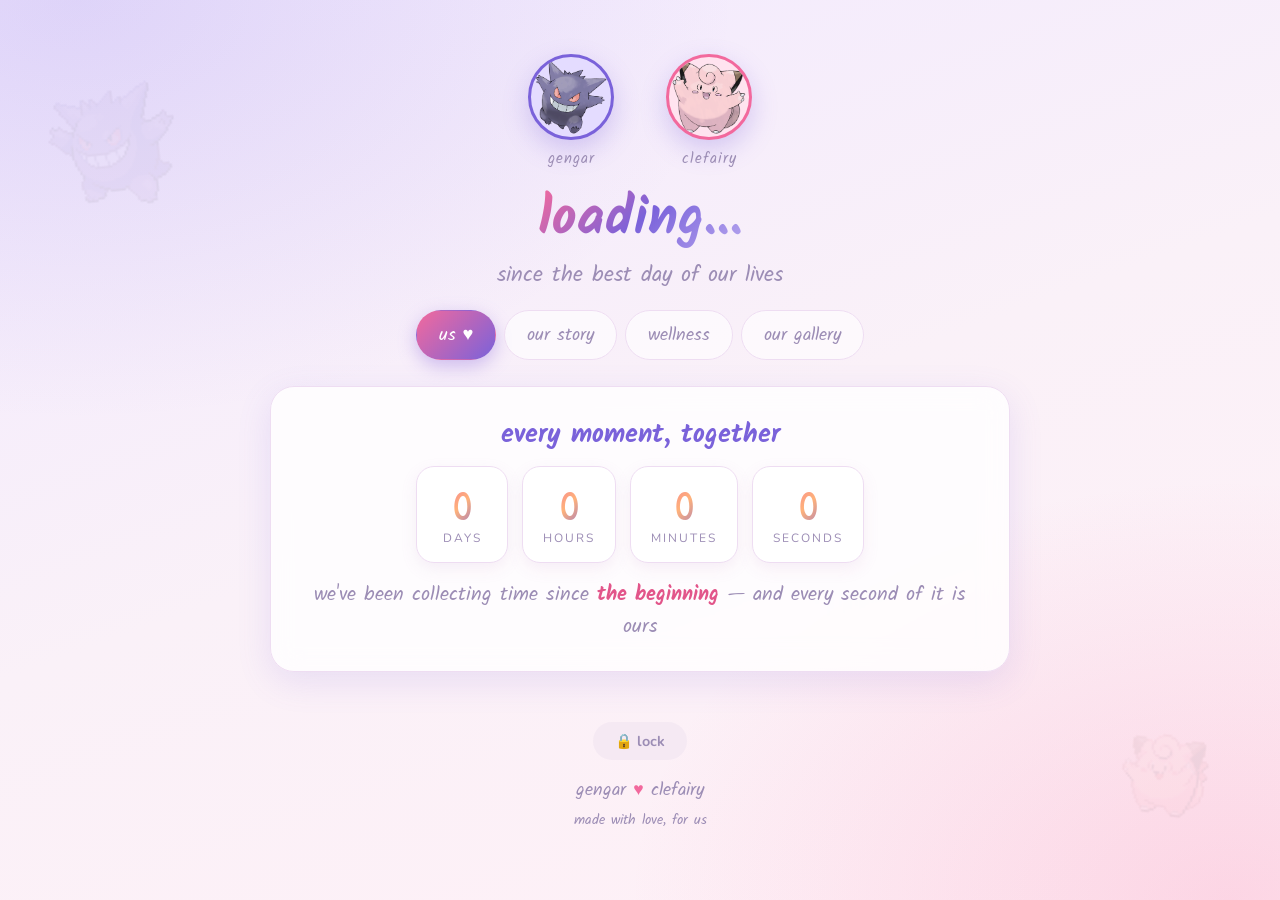
==== commit da53a496: "gengar x clefairy duo theme with mascot art" ====
--- a/index.html
+++ b/index.html
@@ -4,6 +4,7 @@
 <meta charset="UTF-8">
 <meta name="viewport" content="width=device-width, initial-scale=1.0">
 <title>Our Love Story</title>
+<link rel="icon" type="image/png" href="gengar-mini.png">
 <link rel="preconnect" href="https://fonts.googleapis.com">
 <link rel="preconnect" href="https://fonts.gstatic.com" crossorigin>
 <link href="https://fonts.googleapis.com/css2?family=Kalam:wght@400;700&family=Nunito:wght@300;400;600;700&family=Patrick+Hand&display=swap" rel="stylesheet">
@@ -14,22 +15,25 @@
   --rose: #f2699d;
   --rose-deep: #e2558a;
   --rose-soft: #ffd6e5;
-  --lav: #a98cf5;
-  --lav-soft: #e2daee;
-  --sky: #6ea8f8;
+  --lav: #7a62da;
+  --lav-soft: #e5defb;
+  --sky: #b7a7ef;
   --peach: #ffb27a;
-  --ink: #5c3f63;
-  --muted: #a48bb0;
-  --card: rgba(255,255,255,0.78);
-  --card-border: #f3dbe9;
-  --shadow: 0 10px 34px rgba(178,127,190,0.16);
+  --ink: #3f3360;
+  --muted: #9c8db5;
+  --card: rgba(255,255,255,0.8);
+  --card-border: #eeddf2;
+  --shadow: 0 10px 34px rgba(122,98,218,0.14);
 }
 
 html { scroll-behavior: smooth; }
 
 body {
   font-family: 'Nunito', sans-serif;
-  background: linear-gradient(160deg, #fff1f6 0%, #f6ecff 45%, #e9f2ff 100%);
+  background:
+    radial-gradient(1100px 700px at 6% 0%, rgba(122,98,218,0.16), transparent 60%),
+    radial-gradient(1000px 700px at 96% 100%, rgba(242,105,157,0.20), transparent 60%),
+    linear-gradient(160deg, #f1e9ff 0%, #faf1f8 50%, #fff0f6 100%);
   background-attachment: fixed;
   color: var(--ink);
   min-height: 100vh;
@@ -82,6 +86,40 @@
   color: var(--muted);
   margin-top: 6px;
 }
+.mascots {
+  display: flex;
+  justify-content: center;
+  align-items: flex-start;
+  gap: 52px;
+  margin-bottom: 18px;
+}
+.mascot { display: flex; flex-direction: column; align-items: center; gap: 7px; }
+.mascot-img {
+  width: 86px;
+  height: 86px;
+  border-radius: 50%;
+  object-fit: cover;
+  box-shadow: 0 10px 26px rgba(122,98,218,0.28);
+  transition: transform 0.25s;
+}
+.mascot-img.gengar { border: 3px solid var(--lav); background: #e4dcff; }
+.mascot-img.clefairy { border: 3px solid var(--rose); background: #ffe3ef; }
+.mascot-img:hover { transform: translateY(-3px) rotate(-2deg); }
+.mascot-tag {
+  font-family: 'Kalam', cursive;
+  font-size: 0.95rem;
+  color: var(--muted);
+  letter-spacing: 1px;
+}
+.bg-sprite {
+  position: fixed;
+  pointer-events: none;
+  z-index: 0;
+  opacity: 0.06;
+  transition: opacity 0.4s;
+}
+.bg-sprite.s-gengar { top: 40px; left: 12px; width: 210px; transform: rotate(-6deg); }
+.bg-sprite.s-clefairy { bottom: 30px; right: 14px; width: 200px; transform: rotate(6deg); }
 
 /* ── Nav tabs ── */
 .nav-tabs {
@@ -104,10 +142,10 @@
 }
 .nav-tab:hover { background: rgba(255,255,255,0.95); color: var(--rose-deep); transform: translateY(-1px); }
 .nav-tab.active {
-  background: linear-gradient(135deg, #ff9cbf, #c9adf7);
+  background: linear-gradient(135deg, var(--rose), var(--lav));
   color: #fff;
   border-color: transparent;
-  box-shadow: 0 6px 18px rgba(230,120,170,0.35);
+  box-shadow: 0 6px 18px rgba(139,105,219,0.4);
 }
 
 /* ── Cards ── */
@@ -630,6 +668,111 @@
 }
 .add-row input:focus { border-color: var(--rose); }
 
+.med-cal-bar {
+  display: flex;
+  align-items: center;
+  justify-content: space-between;
+  margin-bottom: 8px;
+}
+.med-cal-bar h4 {
+  font-family: 'Kalam', cursive;
+  font-size: 1.3rem;
+  font-weight: 400;
+  color: var(--rose-deep);
+  margin: 0;
+}
+.med-cal-nav {
+  width: 32px;
+  height: 32px;
+  border-radius: 50%;
+  border: 1px solid var(--card-border);
+  background: #fff;
+  color: var(--ink);
+  font-size: 1.1rem;
+  line-height: 1;
+  cursor: pointer;
+}
+.med-cal-nav:hover { border-color: var(--rose); color: var(--rose-deep); }
+.med-cal-head {
+  display: grid;
+  grid-template-columns: repeat(7, 1fr);
+  text-align: center;
+  font-size: 0.68rem;
+  text-transform: uppercase;
+  letter-spacing: 1px;
+  color: var(--muted);
+  margin-bottom: 4px;
+}
+.med-cal-days { display: grid; grid-template-columns: repeat(7, 1fr); gap: 4px; }
+.med-day {
+  aspect-ratio: 1;
+  display: flex;
+  flex-direction: column;
+  align-items: center;
+  justify-content: center;
+  gap: 3px;
+  border-radius: 12px;
+  background: #fff;
+  border: 1px solid var(--card-border);
+  cursor: pointer;
+  font-size: 0.85rem;
+  color: var(--ink);
+  transition: border-color 0.2s, transform 0.15s;
+}
+.med-day:hover { border-color: var(--rose); transform: translateY(-1px); }
+.med-day .dn { font-weight: 700; line-height: 1; }
+.med-day .ds { width: 7px; height: 7px; border-radius: 50%; }
+.med-day.all .ds { background: linear-gradient(135deg, var(--rose), var(--lav)); }
+.med-day.some .ds { background: var(--peach); }
+.med-day.none .ds { background: #e7d6e6; }
+.med-day.read .ds { background: linear-gradient(135deg, var(--lav), var(--rose-deep)); }
+.med-day.other { opacity: 0.4; cursor: default; }
+.med-day.other:hover { border-color: var(--card-border); transform: none; }
+.med-day.today { box-shadow: inset 0 0 0 2px var(--rose); }
+.med-cal-legend {
+  display: flex;
+  gap: 14px;
+  justify-content: center;
+  margin-top: 10px;
+  font-size: 0.72rem;
+  color: var(--muted);
+}
+.lg { display: inline-flex; align-items: center; gap: 5px; }
+.lg i { width: 8px; height: 8px; border-radius: 50%; display: inline-block; background: linear-gradient(135deg, var(--rose), var(--lav)); }
+.med-day-row {
+  display: flex;
+  align-items: center;
+  gap: 11px;
+  padding: 11px 14px;
+  border-radius: 14px;
+  background: #fdf6fa;
+  border: 1px solid var(--card-border);
+  cursor: pointer;
+  margin-bottom: 8px;
+  position: relative;
+}
+.med-day-row:hover { border-color: var(--rose); }
+.med-day-row input { opacity: 0; position: absolute; pointer-events: none; }
+.med-day-check {
+  width: 24px;
+  height: 24px;
+  border-radius: 50%;
+  border: 2px solid var(--card-border);
+  background: #fff;
+  color: #fff;
+  font-size: 0.8rem;
+  display: flex;
+  align-items: center;
+  justify-content: center;
+  flex-shrink: 0;
+  transition: all 0.2s;
+}
+.med-day-row input:checked + .med-day-check {
+  background: linear-gradient(135deg, var(--rose), var(--lav));
+  border-color: transparent;
+}
+.med-day-name { font-family: 'Kalam', cursive; font-size: 1.1rem; color: var(--ink); }
+
 .bp-latest { text-align: center; padding: 10px 0 4px; }
 .bp-empty { font-family: 'Kalam', cursive; font-size: 1.2rem; color: var(--muted); padding: 10px; }
 .bp-big { display: flex; align-items: baseline; justify-content: center; gap: 6px; }
@@ -721,7 +864,10 @@
   z-index: 1000;
   align-items: center;
   justify-content: center;
-  background: linear-gradient(160deg, #fff1f6, #f6ecff, #e9f2ff);
+  background:
+    radial-gradient(900px 600px at 10% 0%, rgba(122,98,218,0.18), transparent 60%),
+    radial-gradient(800px 600px at 92% 100%, rgba(242,105,157,0.22), transparent 60%),
+    linear-gradient(160deg, #f1e9ff, #faf1f8, #fff0f6);
   padding: 20px;
 }
 .lock-screen.active { display: flex; }
@@ -736,6 +882,16 @@
   text-align: center;
 }
 .lock-heart { font-size: 2.6rem; color: var(--rose); animation: heartbeat 1.2s infinite; display: inline-block; }
+.lock-duo {
+  display: flex;
+  align-items: center;
+  justify-content: center;
+  gap: 18px;
+  margin-bottom: 6px;
+}
+.lock-duo img { width: 68px; height: 68px; border-radius: 50%; object-fit: cover; }
+.lock-duo img.g { border: 3px solid var(--lav); }
+.lock-duo img.c { border: 3px solid var(--rose); }
 .lock-box h3 { font-family: 'Kalam', cursive; font-size: 1.7rem; color: var(--rose-deep); margin: 8px 0 4px; }
 .lock-sub { color: var(--muted); font-size: 0.9rem; margin-bottom: 18px; }
 .lock-box input {
@@ -758,6 +914,10 @@
   .container { padding: 12px; }
   .section { padding: 20px; }
   .header h1 { font-size: 2.4rem; }
+  .mascot-img { width: 64px; height: 64px; }
+  .mascots { gap: 34px; }
+  .bg-sprite.s-gengar { width: 130px; left: -20px; }
+  .bg-sprite.s-clefairy { width: 120px; right: -14px; }
   .counter-unit { min-width: 68px; padding: 12px 14px; }
   .counter-unit .number { font-size: 2rem; }
   .slide-w { margin: 0; }
@@ -780,10 +940,22 @@
 <body>
 
 <div class="particles" id="particles"></div>
+<img class="bg-sprite s-gengar" src="gengar-mini.png" alt="">
+<img class="bg-sprite s-clefairy" src="clefairy-mini.png" alt="">
 
 <div class="container">
 
   <div class="header">
+    <div class="mascots">
+      <div class="mascot">
+        <img class="mascot-img gengar" src="gengar.png" alt="gengar">
+        <div class="mascot-tag">gengar</div>
+      </div>
+      <div class="mascot">
+        <img class="mascot-img clefairy" src="clefairy.png" alt="clefairy">
+        <div class="mascot-tag">clefairy</div>
+      </div>
+    </div>
     <h1 id="namesDisplay" onclick="openNamesModal()" title="click to edit names">loading...</h1>
     <div class="subtitle">since the best day of our lives</div>
   </div>
@@ -835,6 +1007,22 @@
         <input type="text" id="medNameInput" placeholder="name of a med..." maxlength="40">
         <button class="btn btn-ghost" onclick="addMed()">add med</button>
       </div>
+      <div style="height:18px"></div>
+      <div class="sub-heading">meds calendar</div>
+      <div class="med-cal-bar">
+        <button class="med-cal-nav" onclick="calMedsNav(-1)">&#8249;</button>
+        <h4 id="medsCalTitle"></h4>
+        <button class="med-cal-nav" onclick="calMedsNav(1)">&#8250;</button>
+      </div>
+      <div class="med-cal-head">
+        <div>mo</div><div>tu</div><div>we</div><div>th</div><div>fr</div><div>sa</div><div>su</div>
+      </div>
+      <div class="med-cal-days" id="medsCalDays"></div>
+      <div class="med-cal-legend">
+        <span class="lg"><i></i> taken</span>
+        <span class="lg"><i style="background:var(--peach)"></i> some</span>
+        <span class="lg"><i style="background:#e7d6e6"></i> not taken</span>
+      </div>
     </div>
     <div class="section">
       <div class="section-title">blood pressure</div>
@@ -849,6 +1037,21 @@
       </form>
       <div class="bp-chart-wrap">
         <svg id="bpChart" viewBox="0 0 600 180" preserveAspectRatio="none"></svg>
+      </div>
+      <div style="height:18px"></div>
+      <div class="sub-heading">bp calendar</div>
+      <div class="med-cal-bar">
+        <button class="med-cal-nav" onclick="calBpNav(-1)">&#8249;</button>
+        <h4 id="bpCalTitle"></h4>
+        <button class="med-cal-nav" onclick="calBpNav(1)">&#8250;</button>
+      </div>
+      <div class="med-cal-head">
+        <div>mo</div><div>tu</div><div>we</div><div>th</div><div>fr</div><div>sa</div><div>su</div>
+      </div>
+      <div class="med-cal-days" id="bpCalDays"></div>
+      <div class="med-cal-legend">
+        <span class="lg"><i style="background:linear-gradient(135deg,var(--lav),var(--rose-deep))"></i> has a reading</span>
+        <span class="lg"><i style="background:#e7d6e6"></i> none</span>
       </div>
       <div class="bp-list" id="bpList"></div>
     </div>
@@ -877,7 +1080,8 @@
 
   <div class="footer">
     <button class="btn btn-ghost lock-btn" onclick="lockSite()">&#128274; lock</button>
-    <div>made with <span class="heart">&hearts;</span> for us</div>
+    <div>gengar <span class="heart">&hearts;</span> clefairy</div>
+    <div style="margin-top:6px;font-size:0.85rem">made with love, for us</div>
   </div>
 
 </div>
@@ -925,6 +1129,28 @@
   </div>
 </div>
 
+<div class="modal-overlay" id="medDayModal">
+  <div class="modal">
+    <h3 id="medDayTitle"></h3>
+    <div id="medDayList"></div>
+    <div class="modal-actions">
+      <div style="flex:1"></div>
+      <button class="btn btn-ghost" onclick="closeMedDayModal()">done</button>
+    </div>
+  </div>
+</div>
+
+<div class="modal-overlay" id="bpDayModal">
+  <div class="modal">
+    <h3 id="bpDayTitle"></h3>
+    <div id="bpDayList"></div>
+    <div class="modal-actions">
+      <div style="flex:1"></div>
+      <button class="btn btn-ghost" onclick="closeBpDayModal()">done</button>
+    </div>
+  </div>
+</div>
+
 <div class="modal-overlay" id="lightboxModal">
   <div class="modal" style="background:none;box-shadow:none;padding:0;max-width:92vw;text-align:center">
     <img class="lightbox-img" id="lightboxImg" src="" alt="">
@@ -934,7 +1160,11 @@
 
 <div class="lock-screen" id="lockScreen">
   <div class="lock-box">
-    <div class="lock-heart">&hearts;</div>
+    <div class="lock-duo">
+      <img class="g" src="gengar-mini.png" alt="">
+      <div class="lock-heart">&hearts;</div>
+      <img class="c" src="clefairy-mini.png" alt="">
+    </div>
     <h3>ours &mdash; please don&rsquo;t peek</h3>
     <p class="lock-sub">it&rsquo;s just for us two</p>
     <input type="password" id="lockInput" placeholder="our secret password" autocomplete="off" autocapitalize="off" spellcheck="false">
@@ -1351,6 +1581,7 @@
       row.appendChild(del);
       list.appendChild(row);
     });
+    renderMedsCalendar();
   }
 
   function keyOfDate(d) {
@@ -1385,6 +1616,93 @@
     if (e.key === 'Enter') { e.preventDefault(); addMed(); }
   });
 
+  /* ── Meds calendar ── */
+  var calYear = new Date().getFullYear();
+  var calMonth = new Date().getMonth();
+
+  function renderMedsCalendar() {
+    var title = document.getElementById('medsCalTitle');
+    var grid = document.getElementById('medsCalDays');
+    title.textContent = MONTHS[calMonth] + ' ' + calYear;
+    grid.innerHTML = '';
+    if (!medsCache.length) {
+      grid.innerHTML = '<div class="empty-state" style="grid-column:1/-1;padding:14px 0">no meds yet \u2014 the calendar is waiting &hearts;</div>';
+      return;
+    }
+    var firstDay = new Date(calYear, calMonth, 1);
+    var start = firstDay.getDay() - 1;
+    if (start < 0) start = 6;
+    var daysIn = new Date(calYear, calMonth + 1, 0).getDate();
+    var prevDays = new Date(calYear, calMonth, 0).getDate();
+    for (var i = start - 1; i >= 0; i--) {
+      grid.appendChild(calDayCell(prevDays - i, false));
+    }
+    for (var d = 1; d <= daysIn; d++) {
+      var key = calYear + '-' + pad(calMonth + 1) + '-' + pad(d);
+      var taken = 0;
+      medsCache.forEach(function(m) { if (medTaken(m.id, key)) taken++; });
+      var cls = taken === 0 ? 'none' : (taken === medsCache.length ? 'all' : 'some');
+      if (key === todayKey()) cls += ' today';
+      var cell = calDayCell(d, true);
+      cell.classList.add(cls);
+      (function(k) {
+        cell.addEventListener('click', function() { openMedDayModal(k); });
+      })(key);
+      grid.appendChild(cell);
+    }
+    var pad2 = (start + daysIn) % 7;
+    if (pad2 > 0) {
+      for (var j = 1; j <= 7 - pad2; j++) grid.appendChild(calDayCell(j, false));
+    }
+  }
+
+  function calDayCell(dayNum, thisMonth) {
+    var el = document.createElement('div');
+    el.className = 'med-day' + (thisMonth ? '' : ' other');
+    el.innerHTML = '<span class="dn">' + dayNum + '</span><span class="ds"></span>';
+    return el;
+  }
+
+  window.calMedsNav = function(dir) {
+    calMonth += dir;
+    if (calMonth > 11) { calMonth = 0; calYear++; }
+    if (calMonth < 0) { calMonth = 11; calYear--; }
+    renderMedsCalendar();
+  };
+
+  window.openMedDayModal = function(key) {
+    var parts = key.split('-');
+    var d = new Date(+parts[0], +parts[1] - 1, +parts[2]);
+    document.getElementById('medDayTitle').textContent = MONTHS[d.getMonth()] + ' ' + d.getDate() + ', ' + d.getFullYear();
+    var box = document.getElementById('medDayList');
+    box.innerHTML = '';
+    medsCache.forEach(function(m) {
+      var row = document.createElement('label');
+      row.className = 'med-day-row';
+      var name = document.createElement('span');
+      name.className = 'med-day-name';
+      name.textContent = m.name;
+      var cb = document.createElement('input');
+      cb.type = 'checkbox';
+      cb.checked = medTaken(m.id, key);
+      cb.addEventListener('change', function(e) {
+        var ref = db.ref(ROOT + '/health/medsTimeline/' + m.id + '/' + key);
+        if (e.target.checked) ref.set(true); else ref.remove();
+      });
+      var check = document.createElement('span');
+      check.className = 'med-day-check';
+      check.textContent = '\u2713';
+      row.appendChild(cb);
+      row.appendChild(check);
+      row.appendChild(name);
+      box.appendChild(row);
+    });
+    document.getElementById('medDayModal').classList.add('active');
+  };
+  window.closeMedDayModal = function() {
+    document.getElementById('medDayModal').classList.remove('active');
+  };
+
   /* ── Blood pressure ── */
   var bpCache = [];
 
@@ -1443,6 +1761,7 @@
     }
     renderBpChart();
     renderBpList();
+    renderBpCalendar();
   }
 
   function renderBpList() {
@@ -1494,6 +1813,99 @@
       '<text x="6" y="' + (padY + 12) + '" font-size="13" fill="#c0a9cd">' + Math.round(max) + '</text>' +
       '<text x="6" y="' + (H - padY + 4) + '" font-size="13" fill="#c0a9cd">' + Math.round(min) + '</text>';
   }
+
+  var bpCalYear = new Date().getFullYear();
+  var bpCalMonth = new Date().getMonth();
+
+  function bpReadingsByDay() {
+    var map = {};
+    bpCache.forEach(function(r) {
+      var d = new Date(r.date);
+      var k = d.getFullYear() + '-' + pad(d.getMonth() + 1) + '-' + pad(d.getDate());
+      (map[k] = map[k] || []).push(r);
+    });
+    return map;
+  }
+
+  function renderBpCalendar() {
+    var title = document.getElementById('bpCalTitle');
+    var grid = document.getElementById('bpCalDays');
+    title.textContent = MONTHS[bpCalMonth] + ' ' + bpCalYear;
+    grid.innerHTML = '';
+    if (!bpCache.length) {
+      grid.innerHTML = '<div class="empty-state" style="grid-column:1/-1;padding:14px 0">no readings yet \u2014 the calendar is waiting &hearts;</div>';
+      return;
+    }
+    var byDay = bpReadingsByDay();
+    var firstDay = new Date(bpCalYear, bpCalMonth, 1);
+    var start = firstDay.getDay() - 1;
+    if (start < 0) start = 6;
+    var daysIn = new Date(bpCalYear, bpCalMonth + 1, 0).getDate();
+    var prevDays = new Date(bpCalYear, bpCalMonth, 0).getDate();
+    for (var i = start - 1; i >= 0; i--) {
+      grid.appendChild(calDayCell(prevDays - i, false));
+    }
+    for (var d = 1; d <= daysIn; d++) {
+      var key = bpCalYear + '-' + pad(bpCalMonth + 1) + '-' + pad(d);
+      var cell = calDayCell(d, true);
+      if (byDay[key]) cell.classList.add('read');
+      if (key === todayKey()) cell.classList.add('today');
+      (function(k) {
+        cell.addEventListener('click', function() { openBpDayModal(k); });
+      })(key);
+      grid.appendChild(cell);
+    }
+    var pad2 = (start + daysIn) % 7;
+    if (pad2 > 0) {
+      for (var j = 1; j <= 7 - pad2; j++) grid.appendChild(calDayCell(j, false));
+    }
+  }
+
+  window.calBpNav = function(dir) {
+    bpCalMonth += dir;
+    if (bpCalMonth > 11) { bpCalMonth = 0; bpCalYear++; }
+    if (bpCalMonth < 0) { bpCalMonth = 11; bpCalYear--; }
+    renderBpCalendar();
+  };
+
+  window.openBpDayModal = function(key) {
+    var parts = key.split('-');
+    var d = new Date(+parts[0], +parts[1] - 1, +parts[2]);
+    document.getElementById('bpDayTitle').textContent = MONTHS[d.getMonth()] + ' ' + d.getDate() + ', ' + d.getFullYear();
+    var box = document.getElementById('bpDayList');
+    box.innerHTML = '';
+    var readings = (bpReadingsByDay()[key] || []).slice().sort(function(a, b) {
+      return new Date(a.date) - new Date(b.date);
+    });
+    if (!readings.length) {
+      box.innerHTML = '<div class="empty-state">no readings this day</div>';
+    }
+    readings.forEach(function(r) {
+      var row = document.createElement('div');
+      row.className = 'bp-row';
+      var time = document.createElement('div');
+      time.className = 'bp-time';
+      var rd = new Date(r.date);
+      time.textContent = pad(rd.getHours()) + ':' + pad(rd.getMinutes());
+      var val = document.createElement('div');
+      val.className = 'bp-val';
+      val.textContent = r.sys + '/' + r.dia + (r.pulse ? ' \u00B7 pulse ' + r.pulse : '');
+      var del = document.createElement('button');
+      del.className = 'bp-del';
+      del.textContent = '\u00D7';
+      del.addEventListener('click', function() {
+        if (confirm('delete this reading?')) db.ref(ROOT + '/health/bp/' + r.id).remove();
+      });
+      row.appendChild(time);
+      row.appendChild(val);
+      row.appendChild(del);
+      box.appendChild(row);
+    });
+    document.getElementById('bpDayModal').classList.add('active');
+  };
+  window.closeBpDayModal = function() {
+    document.getElementById('bpDayModal').classList.remove('active');
+  };
 
   renderTimeline();
     });
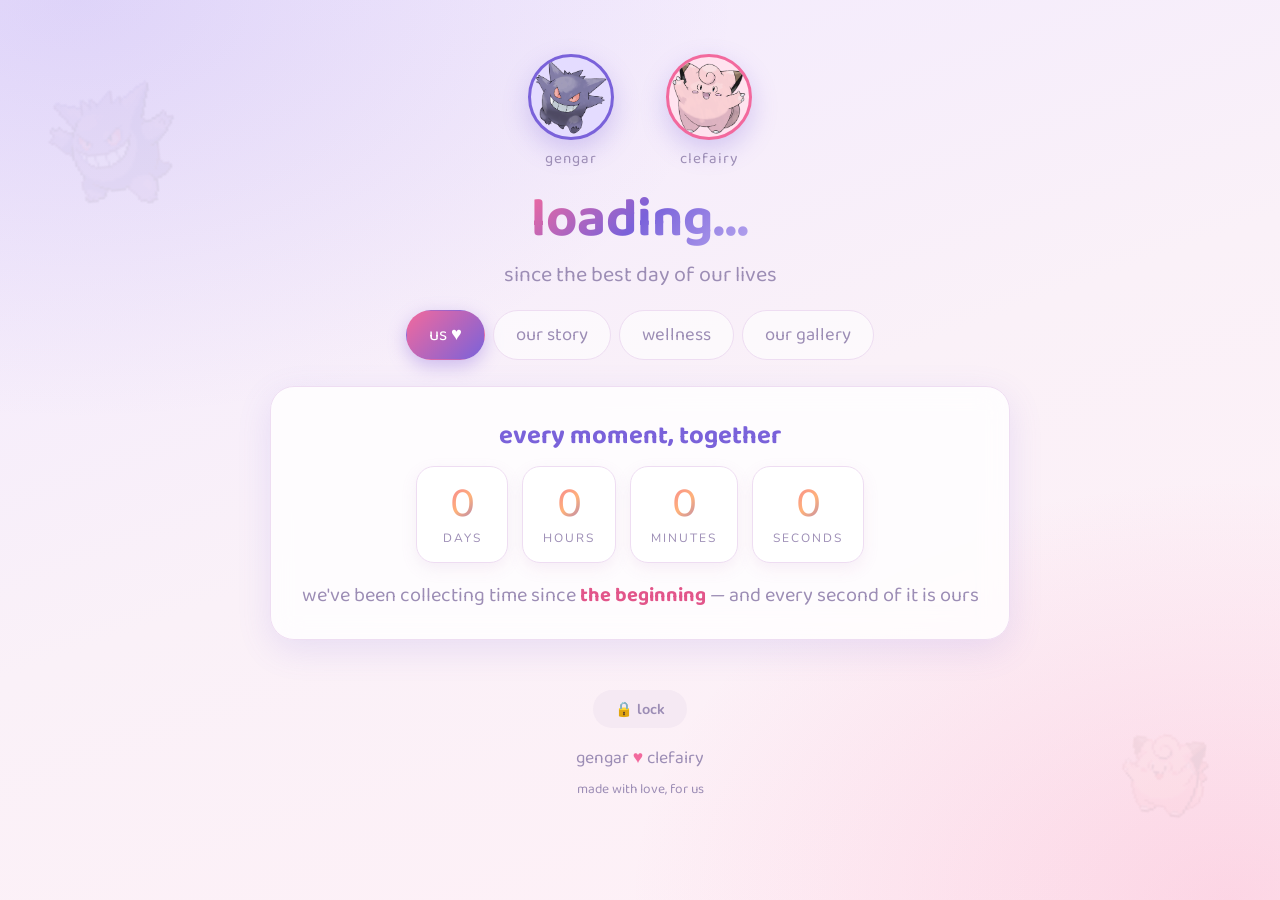
==== commit c8b674c2: "fix lock escurther, remove floating particles, rounder font, peeking mascots per card" ====
--- a/index.html
+++ b/index.html
@@ -7,7 +7,7 @@
 <link rel="icon" type="image/png" href="gengar-mini.png">
 <link rel="preconnect" href="https://fonts.googleapis.com">
 <link rel="preconnect" href="https://fonts.gstatic.com" crossorigin>
-<link href="https://fonts.googleapis.com/css2?family=Kalam:wght@400;700&family=Nunito:wght@300;400;600;700&family=Patrick+Hand&display=swap" rel="stylesheet">
+<link href="https://fonts.googleapis.com/css2?family=Baloo+2:wght@500;600;700;800&family=Nunito:wght@300;400;600;700;800&display=swap" rel="stylesheet">
 <style>
 *, *::before, *::after { margin: 0; padding: 0; box-sizing: border-box; }
 
@@ -40,22 +40,7 @@
   overflow-x: hidden;
 }
 
-h1, h2, h3, .handwritten { font-family: 'Kalam', cursive; }
-
-/* ── Floating cute sparkles ── */
-.particles { position: fixed; inset: 0; pointer-events: none; z-index: 0; overflow: hidden; }
-.particle {
-  position: absolute;
-  animation: floatUp linear infinite;
-  opacity: 0;
-  font-size: 20px;
-}
-@keyframes floatUp {
-  0%   { transform: translateY(100vh) rotate(0deg) scale(0.5); opacity: 0; }
-  10%  { opacity: 0.8; }
-  90%  { opacity: 0.8; }
-  100% { transform: translateY(-10vh) rotate(360deg) scale(1.2); opacity: 0; }
-}
+h1, h2, h3, .handwritten { font-family: 'Baloo 2', sans-serif; }
 
 /* ── Container ── */
 .container {
@@ -81,7 +66,7 @@
 }
 .header h1:hover { transform: scale(1.03); }
 .header .subtitle {
-  font-family: 'Kalam', cursive;
+  font-family: 'Baloo 2', sans-serif;
   font-size: 1.35rem;
   color: var(--muted);
   margin-top: 6px;
@@ -106,7 +91,7 @@
 .mascot-img.clefairy { border: 3px solid var(--rose); background: #ffe3ef; }
 .mascot-img:hover { transform: translateY(-3px) rotate(-2deg); }
 .mascot-tag {
-  font-family: 'Kalam', cursive;
+  font-family: 'Baloo 2', sans-serif;
   font-size: 0.95rem;
   color: var(--muted);
   letter-spacing: 1px;
@@ -120,6 +105,17 @@
 }
 .bg-sprite.s-gengar { top: 40px; left: 12px; width: 210px; transform: rotate(-6deg); }
 .bg-sprite.s-clefairy { bottom: 30px; right: 14px; width: 200px; transform: rotate(6deg); }
+.spr-peek {
+  position: absolute;
+  top: -16px;
+  width: 48px;
+  height: 48px;
+  object-fit: contain;
+  pointer-events: none;
+  z-index: 2;
+}
+.spr-g { left: 10px; transform: rotate(-8deg); }
+.spr-c { right: 10px; transform: rotate(8deg); }
 
 /* ── Nav tabs ── */
 .nav-tabs {
@@ -136,7 +132,7 @@
   color: var(--muted);
   border-radius: 30px;
   cursor: pointer;
-  font-family: 'Kalam', cursive;
+  font-family: 'Baloo 2', sans-serif;
   font-size: 1.15rem;
   transition: all 0.25s;
 }
@@ -159,6 +155,7 @@
   margin-bottom: 24px;
   box-shadow: var(--shadow);
   transition: transform 0.2s;
+  position: relative;
 }
 .section:hover { transform: translateY(-2px); }
 .section-title {
@@ -192,7 +189,7 @@
   box-shadow: 0 6px 16px rgba(178,127,190,0.12);
 }
 .counter-unit .number {
-  font-family: 'Patrick Hand', cursive;
+  font-family: 'Baloo 2', sans-serif;
   font-size: 2.7rem;
   line-height: 1;
   background: linear-gradient(135deg, var(--rose), var(--peach), var(--lav));
@@ -208,7 +205,7 @@
   margin-top: 4px;
 }
 .counter-sub {
-  font-family: 'Kalam', cursive;
+  font-family: 'Baloo 2', sans-serif;
   font-size: 1.25rem;
   color: var(--muted);
   margin-top: 16px;
@@ -260,7 +257,7 @@
   border: none;
   cursor: pointer;
   padding: 4px 6px 8px;
-  font-family: 'Kalam', cursive;
+  font-family: 'Baloo 2', sans-serif;
   font-size: 1.4rem;
   font-weight: 700;
   color: var(--rose-deep);
@@ -292,7 +289,7 @@
   text-align: center;
   padding-top: 2px;
 }
-.tl-date .day { font-family: 'Patrick Hand', cursive; font-size: 1.7rem; line-height: 1; color: var(--ink); }
+.tl-date .day { font-family: 'Baloo 2', sans-serif; font-size: 1.7rem; line-height: 1; color: var(--ink); }
 .tl-date .mth {
   font-size: 0.62rem;
   text-transform: uppercase;
@@ -309,7 +306,7 @@
   margin-bottom: 2px;
 }
 .tl-title {
-  font-family: 'Kalam', cursive;
+  font-family: 'Baloo 2', sans-serif;
   font-size: 1.35rem;
   color: var(--rose-deep);
   margin-bottom: 2px;
@@ -349,7 +346,7 @@
   text-align: center;
   padding: 34px 10px;
   color: var(--muted);
-  font-family: 'Kalam', cursive;
+  font-family: 'Baloo 2', sans-serif;
   font-size: 1.3rem;
 }
 
@@ -365,7 +362,7 @@
   transition: background 0.25s, transform 0.2s;
 }
 .upload-box:hover { background: rgba(255,231,242,0.9); transform: translateY(-1px); }
-.upload-box .big { font-family: 'Kalam', cursive; font-size: 1.25rem; color: var(--rose-deep); }
+.upload-box .big { font-family: 'Baloo 2', sans-serif; font-size: 1.25rem; color: var(--rose-deep); }
 .upload-box .tiny { font-size: 0.8rem; color: var(--muted); margin-top: 4px; }
 .upload-box input[type=file] { display: none; }
 .upload-meta { display: flex; gap: 10px; margin-bottom: 12px; }
@@ -375,7 +372,7 @@
   border: 1px solid var(--card-border);
   border-radius: 30px;
   padding: 9px 16px;
-  font-family: 'Kalam', cursive;
+  font-family: 'Baloo 2', sans-serif;
   font-size: 1rem;
   color: var(--ink);
   outline: none;
@@ -438,7 +435,7 @@
   color: #fff;
 }
 .polaroid .cap {
-  font-family: 'Kalam', cursive;
+  font-family: 'Baloo 2', sans-serif;
   font-size: 1.05rem;
   color: var(--rose-deep);
   text-align: center;
@@ -517,7 +514,7 @@
 .modal textarea { height: 90px; resize: vertical; }
 .modal textarea:focus, .modal input:focus, .names-form input:focus { border-color: var(--rose); }
 .names-form { display: flex; flex-direction: column; gap: 10px; }
-.names-form input { font-family: 'Kalam', cursive; font-size: 1.25rem; text-align: center; }
+.names-form input { font-family: 'Baloo 2', sans-serif; font-size: 1.25rem; text-align: center; }
 .names-form input::placeholder, .modal input::placeholder, .modal textarea::placeholder { color: var(--muted); opacity: 0.6; }
 
 .seg {
@@ -534,7 +531,7 @@
   background: transparent;
   border-radius: 26px;
   padding: 8px 10px;
-  font-family: 'Kalam', cursive;
+  font-family: 'Baloo 2', sans-serif;
   font-size: 1rem;
   color: var(--muted);
   cursor: pointer;
@@ -574,14 +571,14 @@
 
 /* ── Lightbox ── */
 .lightbox-img { max-width: 92vw; max-height: 78vh; border-radius: 16px; box-shadow: 0 20px 50px rgba(0,0,0,0.4); }
-.lightbox-cap { font-family: 'Kalam', cursive; font-size: 1.3rem; color: #fff; text-align: center; margin-top: 12px; text-shadow: 0 2px 8px rgba(0,0,0,0.4); }
+.lightbox-cap { font-family: 'Baloo 2', sans-serif; font-size: 1.3rem; color: #fff; text-align: center; margin-top: 12px; text-shadow: 0 2px 8px rgba(0,0,0,0.4); }
 
 /* ── Footer ── */
 .footer {
   text-align: center;
   padding: 26px 0 20px;
   color: var(--muted);
-  font-family: 'Kalam', cursive;
+  font-family: 'Baloo 2', sans-serif;
   font-size: 1.1rem;
 }
 .footer .heart { color: var(--rose); animation: heartbeat 1.2s infinite; display: inline-block; }
@@ -597,7 +594,7 @@
 
 /* ── Wellness ── */
 .sub-heading {
-  font-family: 'Kalam', cursive;
+  font-family: 'Baloo 2', sans-serif;
   font-size: 1.4rem;
   color: var(--lav);
   margin: 4px 0 12px;
@@ -614,7 +611,7 @@
   box-shadow: 0 4px 12px rgba(178,127,190,0.1);
 }
 .med-info { flex: 1; min-width: 0; }
-.med-name { font-family: 'Kalam', cursive; font-size: 1.2rem; color: var(--ink); line-height: 1.15; word-break: break-word; }
+.med-name { font-family: 'Baloo 2', sans-serif; font-size: 1.2rem; color: var(--ink); line-height: 1.15; word-break: break-word; }
 .med-sub { font-size: 0.72rem; color: var(--muted); margin-top: 1px; }
 .med-dots { display: flex; gap: 4px; align-items: center; }
 .dot { width: 11px; height: 11px; border-radius: 50%; background: #f0e2ef; flex-shrink: 0; }
@@ -675,7 +672,7 @@
   margin-bottom: 8px;
 }
 .med-cal-bar h4 {
-  font-family: 'Kalam', cursive;
+  font-family: 'Baloo 2', sans-serif;
   font-size: 1.3rem;
   font-weight: 400;
   color: var(--rose-deep);
@@ -771,13 +768,13 @@
   background: linear-gradient(135deg, var(--rose), var(--lav));
   border-color: transparent;
 }
-.med-day-name { font-family: 'Kalam', cursive; font-size: 1.1rem; color: var(--ink); }
+.med-day-name { font-family: 'Baloo 2', sans-serif; font-size: 1.1rem; color: var(--ink); }
 
 .bp-latest { text-align: center; padding: 10px 0 4px; }
-.bp-empty { font-family: 'Kalam', cursive; font-size: 1.2rem; color: var(--muted); padding: 10px; }
+.bp-empty { font-family: 'Baloo 2', sans-serif; font-size: 1.2rem; color: var(--muted); padding: 10px; }
 .bp-big { display: flex; align-items: baseline; justify-content: center; gap: 6px; }
 .bp-num {
-  font-family: 'Patrick Hand', cursive;
+  font-family: 'Baloo 2', sans-serif;
   font-size: 3rem;
   line-height: 1;
   background: linear-gradient(135deg, var(--rose), var(--peach), var(--lav));
@@ -785,8 +782,8 @@
   -webkit-text-fill-color: transparent;
   background-clip: text;
 }
-.bp-sep { font-family: 'Patrick Hand', cursive; font-size: 2rem; color: var(--muted); }
-.bp-pulse { font-family: 'Kalam', cursive; font-size: 1.15rem; color: var(--muted); margin-left: 8px; }
+.bp-sep { font-family: 'Baloo 2', sans-serif; font-size: 2rem; color: var(--muted); }
+.bp-pulse { font-family: 'Baloo 2', sans-serif; font-size: 1.15rem; color: var(--muted); margin-left: 8px; }
 .bp-when { font-size: 0.72rem; color: var(--muted); text-transform: uppercase; letter-spacing: 1px; margin-top: 4px; }
 .bp-form {
   display: flex;
@@ -823,7 +820,7 @@
   outline: none;
 }
 .bp-form input:focus { border-color: var(--rose); }
-.bp-form .bp-slash { font-family: 'Patrick Hand', cursive; font-size: 1.4rem; color: var(--muted); }
+.bp-form .bp-slash { font-family: 'Baloo 2', sans-serif; font-size: 1.4rem; color: var(--muted); }
 .bp-chart-wrap {
   background: #fff;
   border: 1px solid var(--card-border);
@@ -892,7 +889,7 @@
 .lock-duo img { width: 68px; height: 68px; border-radius: 50%; object-fit: cover; }
 .lock-duo img.g { border: 3px solid var(--lav); }
 .lock-duo img.c { border: 3px solid var(--rose); }
-.lock-box h3 { font-family: 'Kalam', cursive; font-size: 1.7rem; color: var(--rose-deep); margin: 8px 0 4px; }
+.lock-box h3 { font-family: 'Baloo 2', sans-serif; font-size: 1.7rem; color: var(--rose-deep); margin: 8px 0 4px; }
 .lock-sub { color: var(--muted); font-size: 0.9rem; margin-bottom: 18px; }
 .lock-box input {
   width: 100%;
@@ -918,6 +915,7 @@
   .mascots { gap: 34px; }
   .bg-sprite.s-gengar { width: 130px; left: -20px; }
   .bg-sprite.s-clefairy { width: 120px; right: -14px; }
+  .spr-peek { width: 38px; height: 38px; }
   .counter-unit { min-width: 68px; padding: 12px 14px; }
   .counter-unit .number { font-size: 2rem; }
   .slide-w { margin: 0; }
@@ -939,7 +937,6 @@
 </head>
 <body>
 
-<div class="particles" id="particles"></div>
 <img class="bg-sprite s-gengar" src="gengar-mini.png" alt="">
 <img class="bg-sprite s-clefairy" src="clefairy-mini.png" alt="">
 
@@ -1448,7 +1445,11 @@
       document.querySelectorAll('.chip').forEach(function(x) { x.classList.remove('active'); });
       c.classList.add('active');
       filterType = c.getAttribute('data-f');
-/* ── Door lock ── */
+      renderTimeline();
+    });
+  });
+
+  /* ── Door lock ── */
   var PASSWORD_HASH = '6d4198bcd2d0a05d';
   var LOCK_KEY = 'lovestory-open-v1';
 
@@ -1908,8 +1909,6 @@
   };
 
   renderTimeline();
-    });
-  });
 
   document.getElementById('timeline').addEventListener('click', function(e) {
     var act = e.target.closest('.tl-act');
@@ -2234,22 +2233,6 @@
     document.getElementById('lightboxModal').classList.add('active');
   }
 
-  /* ── Floating sparkles ── */
-  var emojis = ['&#10084;','&#128150;','&#128151;','&#10024;','&#8270;','&#127800;','&#127799;','&#128149;'];
-  function spawnParticle() {
-    var el = document.createElement('span');
-    el.className = 'particle';
-    el.innerHTML = emojis[Math.floor(Math.random() * emojis.length)];
-    el.style.left = Math.random() * 100 + '%';
-    el.style.fontSize = (13 + Math.random() * 16) + 'px';
-    el.style.animationDuration = (7 + Math.random() * 9) + 's';
-    el.style.animationDelay = (Math.random() * 2) + 's';
-    document.getElementById('particles').appendChild(el);
-    setTimeout(function() { el.remove(); }, 18000);
-  }
-  setInterval(spawnParticle, 900);
-  for (var i = 0; i < 8; i++) setTimeout(spawnParticle, i * 350);
-
   /* ── Close modals on overlay click ── */
   document.querySelectorAll('.modal-overlay').forEach(function(ov) {
     ov.addEventListener('click', function(e) {
@@ -2263,6 +2246,24 @@
       document.querySelectorAll('.modal-overlay.active').forEach(function(m) { m.classList.remove('active'); });
     }
   });
+
+  /* ── Peeking mascots ── */
+  function addPeekSprites() {
+    document.querySelectorAll('.section').forEach(function(card) {
+      if (card.querySelector('.spr-peek')) return;
+      var g = document.createElement('img');
+      g.className = 'spr-peek spr-g';
+      g.src = 'gengar-mini.png';
+      g.alt = '';
+      var c = document.createElement('img');
+      c.className = 'spr-peek spr-c';
+      c.src = 'clefairy-mini.png';
+      c.alt = '';
+      card.appendChild(g);
+      card.appendChild(c);
+    });
+  }
+  addPeekSprites();
 
   renderTimeline();
 })();
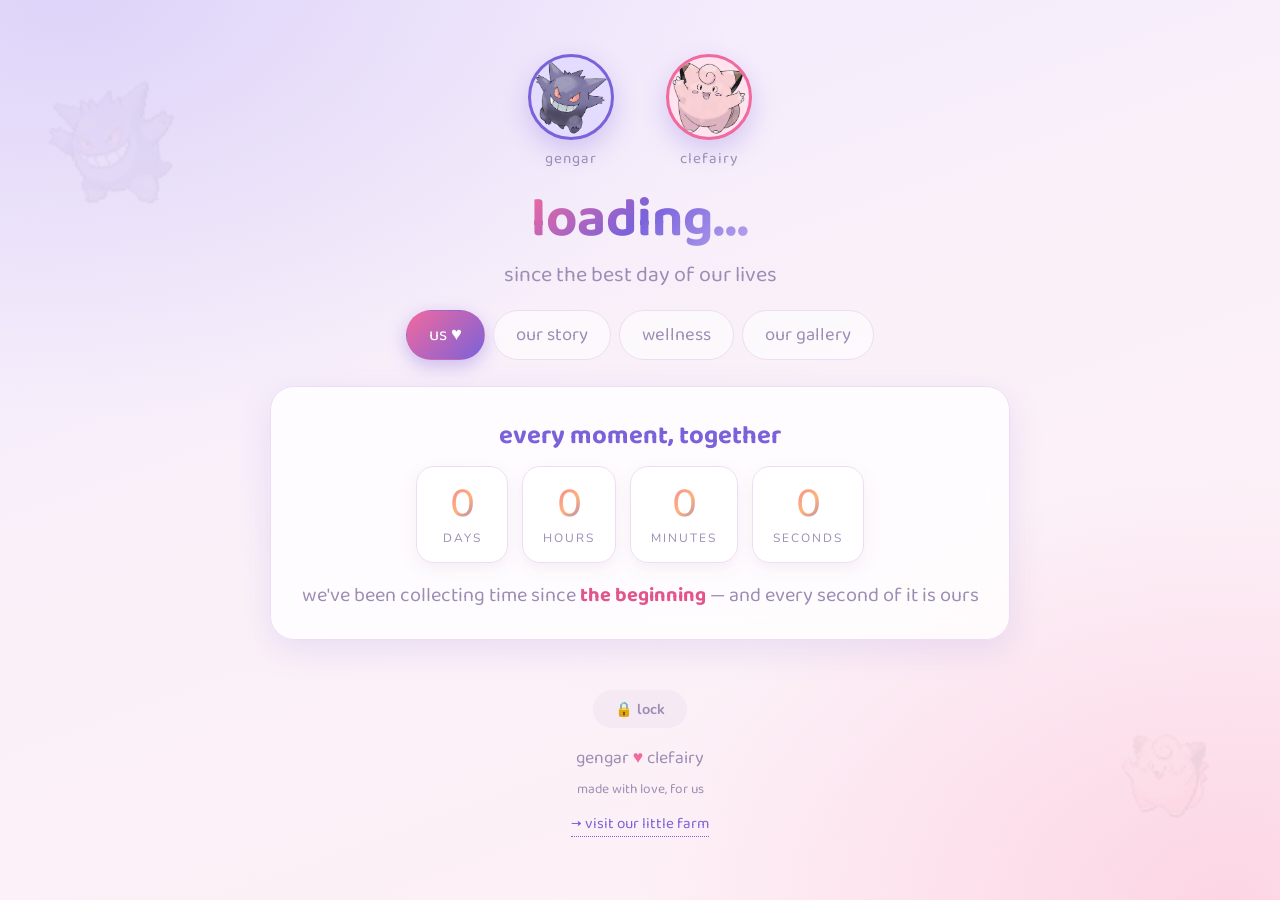
==== commit bc39baae: "add our little farm game + footer link" ====
--- a/index.html
+++ b/index.html
@@ -582,6 +582,16 @@
   font-size: 1.1rem;
 }
 .footer .heart { color: var(--rose); animation: heartbeat 1.2s infinite; display: inline-block; }
+.footer .farm-link {
+  display: inline-block;
+  margin-top: 12px;
+  font-size: 0.95rem;
+  color: var(--lav);
+  text-decoration: none;
+  border-bottom: 1px dotted var(--lav);
+  transition: color .25s, border-color .25s;
+}
+.footer .farm-link:hover { color: var(--rose); border-bottom-color: var(--rose); }
 @keyframes heartbeat {
   0%, 100% { transform: scale(1); }
   15% { transform: scale(1.25); }
@@ -1079,6 +1089,7 @@
     <button class="btn btn-ghost lock-btn" onclick="lockSite()">&#128274; lock</button>
     <div>gengar <span class="heart">&hearts;</span> clefairy</div>
     <div style="margin-top:6px;font-size:0.85rem">made with love, for us</div>
+    <a class="farm-link" href="farm/">&#8594; visit our little farm</a>
   </div>
 
 </div>
